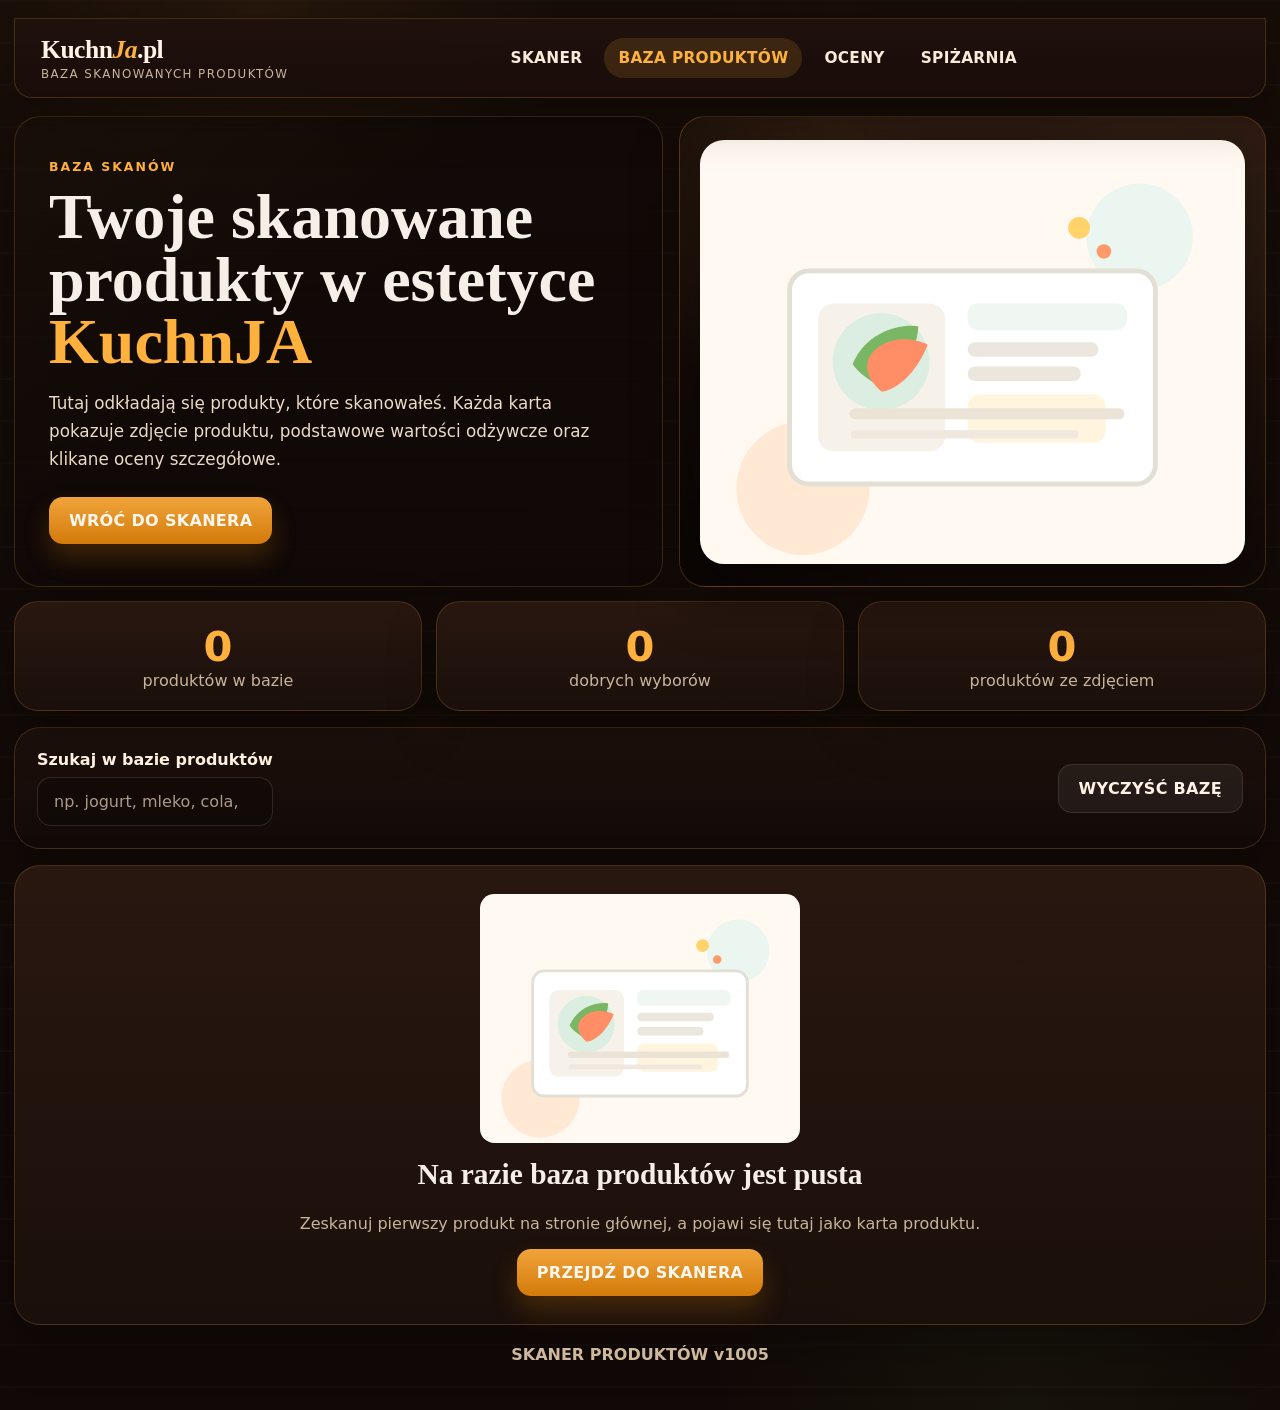
==== products.html @ a9dceb84 "Add files via upload" ====
<!doctype html>
<html lang="pl">
<head>
  <meta charset="utf-8" />
  <meta name="viewport" content="width=device-width, initial-scale=1, viewport-fit=cover" />
  <meta name="theme-color" content="#21120d" />
  <title>Baza Produktów KuchnJA</title>
  <link rel="manifest" href="manifest.json" />
  <link rel="icon" href="icons/icon-192.png" />
  <link rel="apple-touch-icon" href="icons/icon-192.png" />
  <link rel="stylesheet" href="style.css" />
</head>
<body>
  <main class="site-shell kitchen-style">
    <header class="topbar glass-card">
      <a class="brand" href="index.html">
        <span class="brand-text"><strong>Kuchn<span>Ja</span>.pl</strong><small>baza skanowanych produktów</small></span>
      </a>
      <nav class="topnav">
        <a href="index.html" class="nav-link">Skaner</a>
        <a href="products.html" class="nav-link active">Baza produktów</a>
        <a href="products.html" class="nav-link">Oceny</a>
        <a href="products.html" class="nav-link">Spiżarnia</a>
      </nav>
    </header>

    <section class="hero hero-pantry hero-kuchnja">
      <div class="hero-copy hero-copy-dark">
        <p class="eyebrow">BAZA SKANÓW</p>
        <h1>Twoje skanowane produkty w estetyce <span>KuchnJA</span></h1>
        <p class="lead">Tutaj odkładają się produkty, które skanowałeś. Każda karta pokazuje zdjęcie produktu, podstawowe wartości odżywcze oraz klikane oceny szczegółowe.</p>
        <div class="hero-actions">
          <a href="index.html" class="primary-btn inline-action">Wróć do skanera</a>
        </div>
      </div>
      <div class="hero-art-wrap hero-art-photo glass-card">
        <div class="hero-photo-overlay"></div>
        <img src="assets/empty-products.svg" alt="Ilustracja bazy produktów" class="hero-art" />
      </div>
    </section>

    <section class="stats-row dark-stats">
      <article class="stat-card">
        <span class="stat-number" id="totalProducts">0</span>
        <span class="stat-label">produktów w bazie</span>
      </article>
      <article class="stat-card">
        <span class="stat-number" id="goodProducts">0</span>
        <span class="stat-label">dobrych wyborów</span>
      </article>
      <article class="stat-card">
        <span class="stat-number" id="withPhotos">0</span>
        <span class="stat-label">produktów ze zdjęciem</span>
      </article>
    </section>

    <section class="card pantry-toolbar toolbar-dark">
      <div class="toolbar-wrap">
        <div class="search-field">
          <label for="productSearch">Szukaj w bazie produktów</label>
          <input id="productSearch" type="search" placeholder="np. jogurt, mleko, cola, biedronka" />
        </div>
        <button id="clearCatalogBtn" class="secondary-btn">Wyczyść bazę</button>
      </div>
    </section>

    <section class="featured-row" id="featuredRow"></section>

    <section id="productsGrid" class="products-grid products-grid-kuchnja"></section>

    <section id="emptyState" class="card empty-state hidden">
      <img src="assets/empty-products.svg" alt="Brak produktów" class="empty-illustration" />
      <h2>Na razie baza produktów jest pusta</h2>
      <p class="muted">Zeskanuj pierwszy produkt na stronie głównej, a pojawi się tutaj jako karta produktu.</p>
      <a href="index.html" class="primary-btn inline-action">Przejdź do skanera</a>
    </section>

    <footer>
      SKANER PRODUKTÓW v1005
    </footer>
  </main>

  <script src="shared.js"></script>
  <script src="products.js"></script>
</body>
</html>
---- style.css ----
:root {
  --bg: #120b08;
  --bg-2: #1b100b;
  --wood-1: #2a170f;
  --wood-2: #1b0e09;
  --card: rgba(31, 18, 13, 0.9);
  --card-2: rgba(47, 26, 18, 0.94);
  --line: rgba(255, 179, 74, 0.18);
  --text: #f6efe7;
  --muted: #c8b49c;
  --gold: #ffb13d;
  --gold-2: #d5831e;
  --gold-soft: rgba(255, 177, 61, 0.12);
  --green: #65b44b;
  --green-dark: #3d852d;
  --danger: #d6606b;
  --shadow: 0 20px 50px rgba(0,0,0,.28);
  --shadow-soft: 0 10px 24px rgba(0,0,0,.18);
  --radius: 26px;
}

* { box-sizing: border-box; }
html { scroll-behavior: smooth; }
body {
  margin: 0;
  min-height: 100vh;
  font-family: Inter, system-ui, -apple-system, BlinkMacSystemFont, "Segoe UI", sans-serif;
  color: var(--text);
  background:
    radial-gradient(circle at 20% 0%, rgba(255,177,61,0.06), transparent 18%),
    radial-gradient(circle at 80% 100%, rgba(103,180,75,0.06), transparent 18%),
    repeating-linear-gradient(180deg, rgba(255,255,255,0.015) 0 2px, transparent 2px 42px),
    linear-gradient(180deg, #170d08 0%, #110907 100%);
}
body::before {
  content: "";
  position: fixed;
  inset: 0;
  pointer-events: none;
  background:
    linear-gradient(90deg, rgba(255,255,255,0.02), transparent 12%, rgba(255,255,255,0.01) 20%, transparent 45%, rgba(255,255,255,0.015) 62%, transparent 80%),
    linear-gradient(180deg, transparent, rgba(0,0,0,0.12));
  mix-blend-mode: soft-light;
}

img { max-width: 100%; display: block; }
a { color: inherit; text-decoration: none; }
button, input { font: inherit; }
button { border: 0; cursor: pointer; }
.hidden { display: none !important; }

.site-shell {
  width: min(1320px, calc(100% - 28px));
  margin: 0 auto;
  padding: 18px 0 36px;
  position: relative;
  z-index: 1;
}

.glass-card,
.card,
.stat-card,
.product-card {
  background: linear-gradient(180deg, rgba(43, 25, 17, .92), rgba(27, 16, 11, .95));
  border: 1px solid var(--line);
  box-shadow: var(--shadow);
}

.topbar {
  display: grid;
  grid-template-columns: auto 1fr auto;
  gap: 20px;
  align-items: center;
  padding: 16px 26px;
  border-radius: 0 0 18px 18px;
  background: linear-gradient(180deg, rgba(32,17,12,0.98), rgba(25,13,10,0.95));
  position: sticky;
  top: 0;
  z-index: 50;
}

.brand strong {
  display: block;
  font-size: clamp(1.6rem, 2vw, 2.5rem);
  letter-spacing: -.02em;
  font-family: Georgia, "Times New Roman", serif;
  font-weight: 700;
  color: #fff4e8;
}
.brand strong span {
  color: var(--gold);
  font-style: italic;
}
.brand small {
  display: block;
  color: var(--muted);
  margin-top: 2px;
  text-transform: uppercase;
  letter-spacing: .12em;
  font-size: .74rem;
}
.brand-text { display: block; }

.topnav {
  display: flex;
  justify-content: center;
  gap: 8px;
  flex-wrap: wrap;
}
.nav-link {
  padding: 11px 14px;
  border-radius: 999px;
  color: #f9ead9;
  font-size: .96rem;
  font-weight: 800;
  letter-spacing: .02em;
  text-transform: uppercase;
}
.nav-link:hover,
.nav-link.active {
  background: rgba(255,177,61,.14);
  color: var(--gold);
}
.header-tools { display: flex; justify-content: flex-end; }
.top-badge {
  min-width: 104px;
  text-align: center;
}

.hero {
  display: grid;
  grid-template-columns: 1.05fr .95fr;
  gap: 16px;
  align-items: stretch;
  margin: 18px 0 14px;
}
.hero-copy,
.hero-art-wrap {
  border-radius: var(--radius);
}
.hero-copy-dark {
  padding: 42px 34px;
  background:
    linear-gradient(180deg, rgba(16,9,7,.72), rgba(16,9,7,.86)),
    linear-gradient(135deg, rgba(255,177,61,.12), transparent 40%);
  border: 1px solid var(--line);
  box-shadow: var(--shadow);
}
.eyebrow {
  margin: 0 0 12px;
  color: var(--gold);
  text-transform: uppercase;
  letter-spacing: .16em;
  font-weight: 900;
  font-size: .78rem;
}
h1, h2, h3, h4, p { margin-top: 0; }
h1 {
  font-family: Georgia, "Times New Roman", serif;
  font-size: clamp(2.45rem, 5vw, 5rem);
  line-height: .98;
  margin-bottom: 16px;
  max-width: 720px;
}
h1 span { color: var(--gold); }
h2 {
  font-family: Georgia, "Times New Roman", serif;
  font-size: clamp(1.55rem, 2.3vw, 2.45rem);
  line-height: 1.05;
}
.lead {
  color: #eadac6;
  max-width: 650px;
  font-size: 1.05rem;
  line-height: 1.65;
}
.hero-actions,
.result-actions {
  display: flex;
  gap: 12px;
  flex-wrap: wrap;
  margin-top: 24px;
}
.hero-art-photo {
  position: relative;
  overflow: hidden;
  min-height: 440px;
  background:
    radial-gradient(circle at 15% 20%, rgba(255,177,61,.12), transparent 28%),
    radial-gradient(circle at 80% 25%, rgba(103,180,75,.09), transparent 26%),
    linear-gradient(180deg, rgba(54,31,21,.86), rgba(23,12,8,.96));
}
.hero-photo-overlay {
  position: absolute;
  inset: 0;
  background: linear-gradient(90deg, rgba(0,0,0,.42), transparent 40%), linear-gradient(180deg, transparent 40%, rgba(0,0,0,.24));
}
.hero-art {
  width: 100%;
  height: 100%;
  object-fit: contain;
  position: relative;
  z-index: 1;
  padding: 20px;
  filter: drop-shadow(0 14px 28px rgba(0,0,0,.45));
}
.hero-badge {
  display: inline-flex;
  align-items: center;
  justify-content: center;
  padding: 10px 12px;
  border-radius: 999px;
  background: rgba(101,180,75,.14);
  color: #c4ff96;
  border: 1px solid rgba(101,180,75,.32);
  font-weight: 900;
}
.hero-badge.offline {
  background: rgba(214,96,107,.14);
  color: #ffced3;
  border-color: rgba(214,96,107,.32);
}

.primary-btn,
.ghost-btn,
.secondary-btn,
.small-btn,
.small-ghost-btn {
  display: inline-flex;
  align-items: center;
  justify-content: center;
  gap: 8px;
  border-radius: 14px;
  padding: 14px 20px;
  font-weight: 900;
  text-transform: uppercase;
  letter-spacing: .02em;
}
.primary-btn {
  background: linear-gradient(180deg, #f0a43b, #d37a0a);
  color: #fff7ee;
  box-shadow: 0 14px 26px rgba(211,122,10,.24);
}
.ghost-btn,
.small-ghost-btn {
  background: rgba(255,177,61,.08);
  color: #ffd08c;
  border: 1px solid rgba(255,177,61,.26);
}
.secondary-btn,
.small-btn {
  background: rgba(255,255,255,.06);
  color: #fff3e7;
  border: 1px solid rgba(255,255,255,.1);
}
.small-btn,
.small-ghost-btn { padding: 10px 13px; font-size: .88rem; }
.inline-action { display: inline-flex; }

.wood-strip {
  padding: 12px 14px;
  display: flex;
  gap: 12px;
  flex-wrap: wrap;
  align-items: center;
  justify-content: space-between;
  margin-bottom: 16px;
}
.category-pill {
  padding: 12px 16px;
  border-radius: 999px;
  color: #fce8c3;
  background: rgba(255,255,255,.03);
  border: 1px solid rgba(255,255,255,.08);
  text-transform: uppercase;
  font-weight: 800;
  font-size: .9rem;
}
.category-pill:hover,
.category-pill.accent {
  color: var(--gold);
  border-color: rgba(255,177,61,.3);
  background: rgba(255,177,61,.08);
}

.home-dashboard,
.latest-grid {
  display: grid;
  grid-template-columns: 1.55fr .85fr;
  gap: 16px;
  margin-bottom: 16px;
}
.card {
  border-radius: var(--radius);
  padding: 22px;
}
.card-head,
.section-title-row,
.toolbar-wrap {
  display: flex;
  justify-content: space-between;
  gap: 14px;
  align-items: center;
  flex-wrap: wrap;
}
.control-panel-dark,
.result-dark,
.toolbar-dark,
.side-info-panel,
.newsletter-like,
.latest-scans-panel {
  background: linear-gradient(180deg, rgba(30,17,12,.96), rgba(19,10,8,.96));
}
.scan-options {
  display: flex;
  gap: 10px;
  flex-wrap: wrap;
  margin-top: 10px;
}
.reader-wrap {
  margin-top: 16px;
  border-radius: 24px;
  overflow: hidden;
  border: 1px solid rgba(255,177,61,.22);
  background: rgba(255,255,255,.02);
}
#reader { width: 100%; }
#reader video { width: 100% !important; max-height: 58vh; object-fit: cover; }
.hint,
.status,
.muted,
.code-line,
.stat-label,
.analysis-item span,
.analysis-score small,
.analysis-note,
.details-box p,
.product-details p,
.feature-list,
.history-info small,
.history-info .muted { color: var(--muted); }
.status { margin: 16px 0 0; min-height: 24px; font-weight: 700; }
.dark-box {
  margin-top: 16px;
  border-radius: 18px;
  padding: 14px;
  background: rgba(255,255,255,.03);
  border: 1px solid rgba(255,255,255,.08);
}
label { display: block; margin-bottom: 8px; font-weight: 800; color: #fff0df; }
.input-row { display: flex; gap: 10px; }
input {
  width: 100%;
  border-radius: 14px;
  border: 1px solid rgba(255,255,255,.12);
  background: rgba(0,0,0,.16);
  color: #fff7ee;
  padding: 14px 16px;
  outline: none;
}
input::placeholder { color: #ab9a88; }
input:focus {
  border-color: rgba(255,177,61,.38);
  box-shadow: 0 0 0 4px rgba(255,177,61,.08);
}

.side-info-panel h2 { margin-bottom: 10px; }
.calc-mini-grid {
  display: grid;
  grid-template-columns: repeat(3, 1fr);
  gap: 10px;
  margin: 18px 0;
}
.mini-stat {
  padding: 14px 12px;
  border-radius: 16px;
  background: rgba(255,255,255,.03);
  border: 1px solid rgba(255,255,255,.08);
  text-align: center;
}
.mini-stat span { display: block; color: #f0c98a; margin-bottom: 5px; font-size: .88rem; }
.mini-stat strong { font-size: 1.02rem; }
.bright-list { line-height: 1.7; }

.product-top {
  display: flex;
  gap: 18px;
  align-items: flex-start;
  margin-bottom: 18px;
}
.product-image {
  width: 184px;
  height: 184px;
  object-fit: contain;
  border-radius: 22px;
  padding: 12px;
  background: linear-gradient(180deg, #fff5ea, #f8ead9);
  border: 1px solid rgba(255,177,61,.18);
  box-shadow: var(--shadow-soft);
}
.product-meta { flex: 1; }
.product-meta h2 { margin-bottom: 8px; }
.rating-box {
  display: inline-flex;
  align-items: center;
  gap: 8px;
  min-height: 48px;
  padding: 12px 16px;
  border-radius: 16px;
  font-weight: 850;
  margin-bottom: 18px;
}
.rating-box.compact {
  width: fit-content;
  padding: 10px 13px;
  margin-bottom: 14px;
}
.rating-good { background: rgba(101,180,75,.15); color: #d0ffc6; border: 1px solid rgba(101,180,75,.28); }
.rating-mid { background: rgba(255,177,61,.14); color: #ffe0ae; border: 1px solid rgba(255,177,61,.28); }
.rating-bad { background: rgba(214,96,107,.14); color: #ffd4d8; border: 1px solid rgba(214,96,107,.26); }

.nutrition-grid,
.mini-grid {
  display: grid;
  grid-template-columns: repeat(auto-fit, minmax(145px, 1fr));
  gap: 12px;
}
.mini-grid.spacious { margin-top: 16px; }
.nutrition-item,
.mini-nutrient {
  border-radius: 18px;
  padding: 14px;
  background: rgba(255,255,255,.03);
  border: 1px solid rgba(255,255,255,.08);
}
.nutrition-item span,
.mini-nutrient span { display: block; color: #f0c98a; font-size: .92rem; margin-bottom: 6px; }
.details-box,
.product-details {
  margin-top: 18px;
  border-radius: 18px;
  background: rgba(255,255,255,.03);
  border: 1px solid rgba(255,255,255,.08);
  padding: 0;
}
.details-box summary,
.product-details summary {
  cursor: pointer;
  padding: 16px;
  font-weight: 850;
  color: #fff4e1;
}
.details-box p,
.product-details p { padding: 0 16px 14px; }
.details-inner { padding-bottom: 8px; }

.history-list {
  display: grid;
  gap: 12px;
}
.history-list.empty {
  padding: 18px;
  border-radius: 20px;
  background: rgba(255,255,255,.03);
  border: 1px dashed rgba(255,177,61,.22);
  text-align: center;
}
.history-item {
  display: grid;
  grid-template-columns: 92px 1fr auto;
  gap: 14px;
  align-items: center;
  padding: 12px;
  border-radius: 22px;
  background: linear-gradient(180deg, rgba(255,255,255,.03), rgba(255,255,255,.02));
  border: 1px solid rgba(255,255,255,.08);
}
.history-thumb {
  width: 92px;
  height: 92px;
  border-radius: 18px;
  background: linear-gradient(180deg, #fff5ea, #f7e7d4);
  border: 1px solid rgba(255,177,61,.16);
  overflow: hidden;
}
.history-thumb img,
.product-card-media img,
.featured-media img {
  width: 100%;
  height: 100%;
  object-fit: contain;
}
.history-info {
  display: grid;
  gap: 5px;
}
.history-info strong { font-size: 1rem; color: #fff5e8; }

.info-box-row {
  display: flex;
  flex-direction: column;
  justify-content: center;
}

.stats-row {
  display: grid;
  grid-template-columns: repeat(3, 1fr);
  gap: 14px;
  margin-bottom: 16px;
}
.stat-card {
  padding: 20px;
  border-radius: 24px;
  text-align: center;
}
.stat-number {
  display: block;
  font-size: clamp(1.8rem, 5vw, 2.6rem);
  font-weight: 900;
  color: var(--gold);
}

.featured-row { margin-bottom: 16px; }
.featured-card {
  display: grid;
  grid-template-columns: 330px 1fr;
  gap: 20px;
  align-items: center;
}
.featured-media {
  min-height: 280px;
  border-radius: 22px;
  padding: 18px;
  background: linear-gradient(180deg, #fff5ea, #f6e6d3);
  border: 1px solid rgba(255,177,61,.18);
}
.featured-copy .rating-box { margin-top: 14px; }

.products-grid {
  display: grid;
  grid-template-columns: repeat(auto-fit, minmax(290px, 1fr));
  gap: 16px;
}
.product-card {
  border-radius: 24px;
  overflow: hidden;
}
.product-card-media {
  padding: 18px;
  min-height: 224px;
  display: flex;
  align-items: center;
  justify-content: center;
  background: linear-gradient(180deg, #fff6ec, #f7e8d5);
}
.product-card-body { padding: 18px; }
.card-topline {
  display: flex;
  gap: 8px;
  flex-wrap: wrap;
  margin-bottom: 12px;
}
.pill {
  display: inline-flex;
  align-items: center;
  padding: 7px 10px;
  border-radius: 999px;
  font-size: 0.82rem;
  font-weight: 800;
  background: rgba(255,177,61,.12);
  color: #ffcf88;
}
.pill.subtle {
  background: rgba(255,255,255,.06);
  color: #d0c2b5;
}
.product-card h3,
.featured-copy h2 { margin-bottom: 12px; }
.product-card .mini-grid { margin-top: 12px; }

.empty-state {
  text-align: center;
  padding: 28px;
}
.empty-illustration {
  width: min(100%, 320px);
  margin: 0 auto 16px;
}
footer {
  text-align: center;
  color: #cfb99e;
  padding: 20px 0 10px;
  font-weight: 700;
}

/* v1004 clickable analysis styles, themed darker */
.rating-click {
  border: 0;
  cursor: pointer;
  text-align: left;
  transition: transform .15s ease, box-shadow .15s ease;
}
.rating-click:hover {
  transform: translateY(-1px);
  box-shadow: 0 10px 22px rgba(0,0,0,0.25);
}
.rating-click::after {
  content: "  →";
  font-weight: 900;
}
body.modal-open { overflow: hidden; }
.analysis-modal {
  position: fixed;
  inset: 0;
  z-index: 9999;
  display: grid;
  place-items: center;
  padding: 16px;
}
.analysis-backdrop {
  position: absolute;
  inset: 0;
  background: rgba(12,7,5,.72);
  backdrop-filter: blur(6px);
}
.analysis-dialog {
  position: relative;
  width: min(940px, 100%);
  max-height: min(88vh, 860px);
  overflow: auto;
  border-radius: 28px;
  background: linear-gradient(180deg, #2b1911, #1b100b);
  border: 1px solid rgba(255,177,61,.18);
  box-shadow: 0 30px 80px rgba(0,0,0,0.42);
  padding: 22px;
}
.analysis-close {
  position: sticky;
  top: 0;
  float: right;
  width: 44px;
  height: 44px;
  border-radius: 999px;
  background: rgba(255,177,61,.16);
  color: #ffce86;
  font-size: 1.7rem;
  line-height: 1;
  font-weight: 900;
  z-index: 2;
}
.analysis-head {
  display: flex;
  gap: 16px;
  justify-content: space-between;
  align-items: flex-start;
  flex-wrap: wrap;
  margin-bottom: 18px;
}
.analysis-columns {
  display: grid;
  grid-template-columns: 1fr 1fr;
  gap: 14px;
}
.analysis-section {
  padding: 16px;
  border-radius: 22px;
  background: rgba(255,255,255,.03);
  border: 1px solid rgba(255,255,255,.08);
  margin-bottom: 14px;
}
.analysis-section h4 { margin: 0 0 10px; }
.analysis-section ul { margin: 0; padding-left: 20px; line-height: 1.55; }
.good-list { background: rgba(101,180,75,.08); }
.bad-list { background: rgba(214,96,107,.08); }
.analysis-grid { display: grid; gap: 10px; }
.analysis-item {
  display: grid;
  grid-template-columns: 1fr auto;
  gap: 12px;
  align-items: center;
  padding: 13px;
  border-radius: 18px;
  border: 1px solid rgba(255,255,255,.08);
  background: rgba(255,255,255,.02);
}
.analysis-item strong,
.analysis-item span,
.analysis-score b,
.analysis-score small { display: block; }
.analysis-item.good { border-color: rgba(101,180,75,.25); background: rgba(101,180,75,.08); }
.analysis-item.bad { border-color: rgba(214,96,107,.25); background: rgba(214,96,107,.08); }
.analysis-item.mid { background: rgba(255,177,61,.07); }
.analysis-item.unknown { background: rgba(255,255,255,.03); }
.analysis-score { text-align: right; min-width: 92px; }
.analysis-score b { font-size: 1.15rem; }

@media (max-width: 980px) {
  .topbar,
  .hero,
  .home-dashboard,
  .latest-grid,
  .featured-card {
    grid-template-columns: 1fr;
  }
  .topbar { grid-template-columns: 1fr; border-radius: 0 0 16px 16px; }
  .header-tools { justify-content: flex-start; }
}

@media (max-width: 760px) {
  .site-shell { width: min(100%, calc(100% - 14px)); padding-top: 10px; }
  .topbar,
  .card,
  .stat-card,
  .product-card,
  .hero-copy-dark,
  .hero-art-photo,
  .analysis-dialog { border-radius: 20px; }
  .stats-row { grid-template-columns: 1fr; }
  .input-row,
  .toolbar-wrap,
  .history-item,
  .analysis-columns,
  .analysis-item { display: grid; grid-template-columns: 1fr; }
  .history-item { justify-items: start; }
  .calc-mini-grid { grid-template-columns: repeat(2, 1fr); }
  .topnav { justify-content: flex-start; }
  .nav-link { flex: 1 1 calc(50% - 8px); text-align: center; }
  .hero-actions,
  .result-actions { flex-direction: column; }
  .primary-btn,
  .ghost-btn,
  .secondary-btn,
  .small-btn,
  .small-ghost-btn { width: 100%; }
  .product-top { flex-direction: column; }
  .product-image { width: 100%; max-width: 220px; }
  .analysis-score { text-align: left; }
}
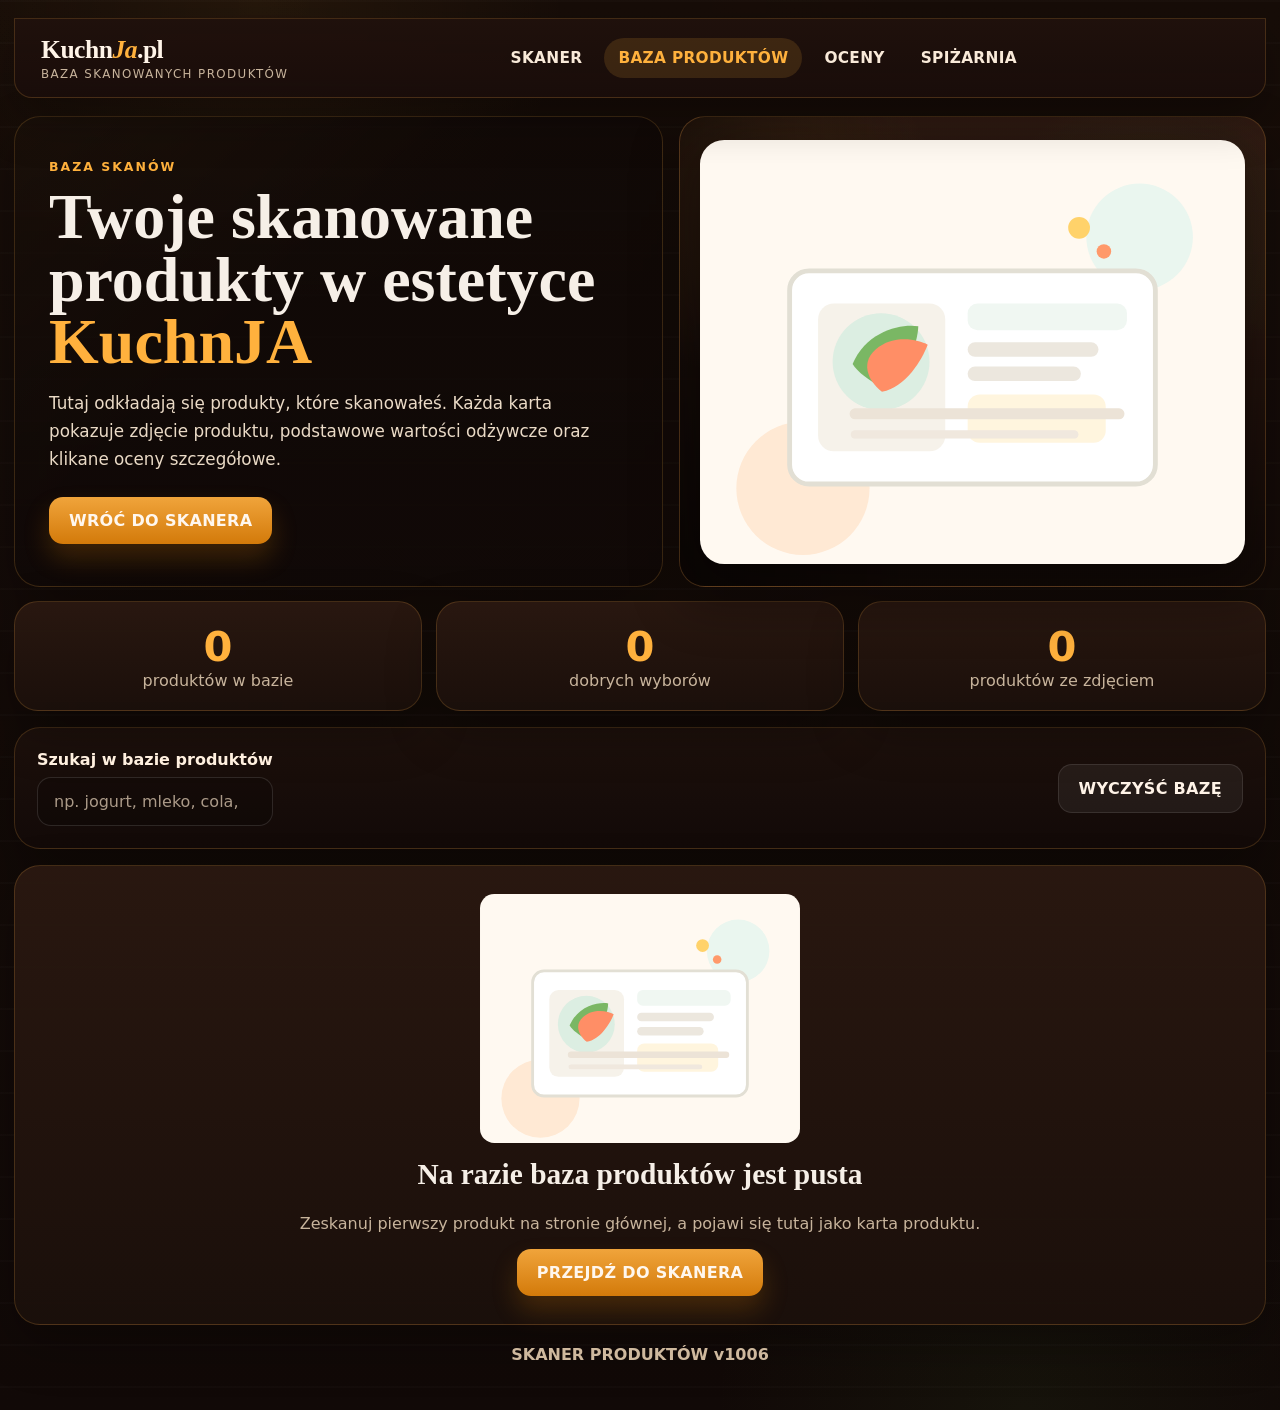
==== commit 82a5d2fe: "Add files via upload" ====
--- a/products.html
+++ b/products.html
@@ -76,7 +76,7 @@
     </section>
 
     <footer>
-      SKANER PRODUKTÓW v1005
+      SKANER PRODUKTÓW v1006
     </footer>
   </main>
 
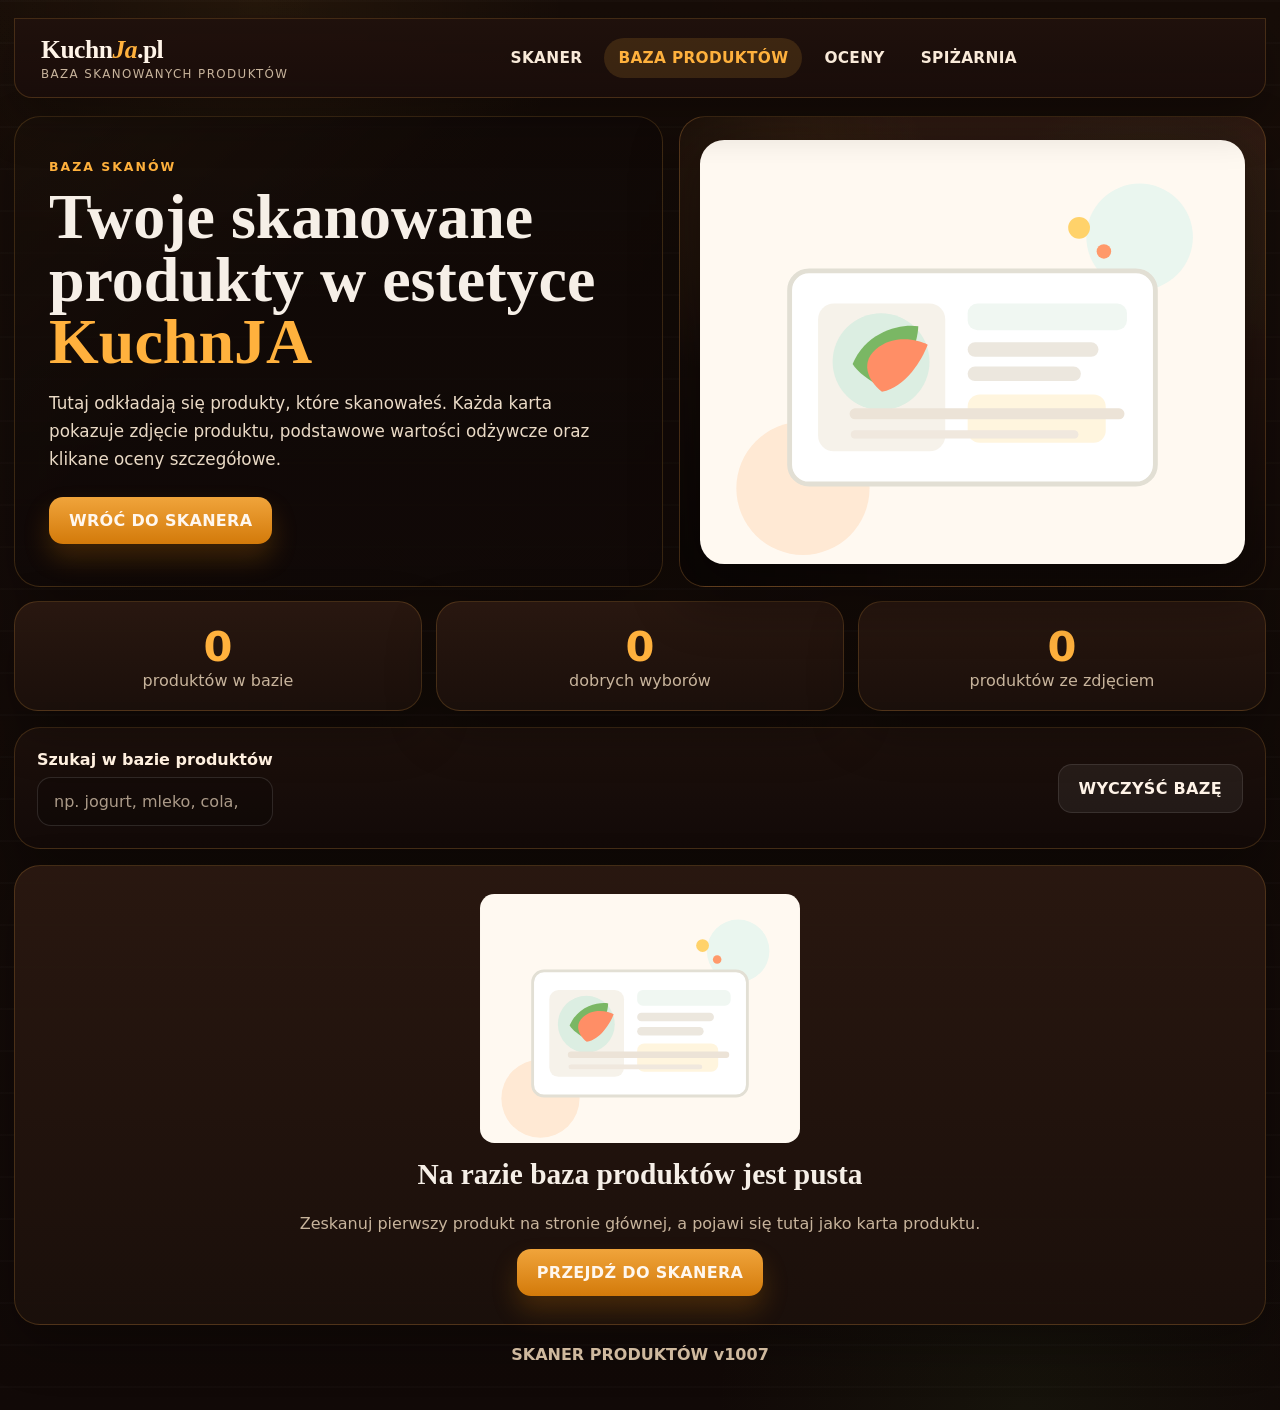
==== commit a00e4520: "Add files via upload" ====
--- a/products.html
+++ b/products.html
@@ -76,7 +76,7 @@
     </section>
 
     <footer>
-      SKANER PRODUKTÓW v1006
+      SKANER PRODUKTÓW v1007
     </footer>
   </main>
 
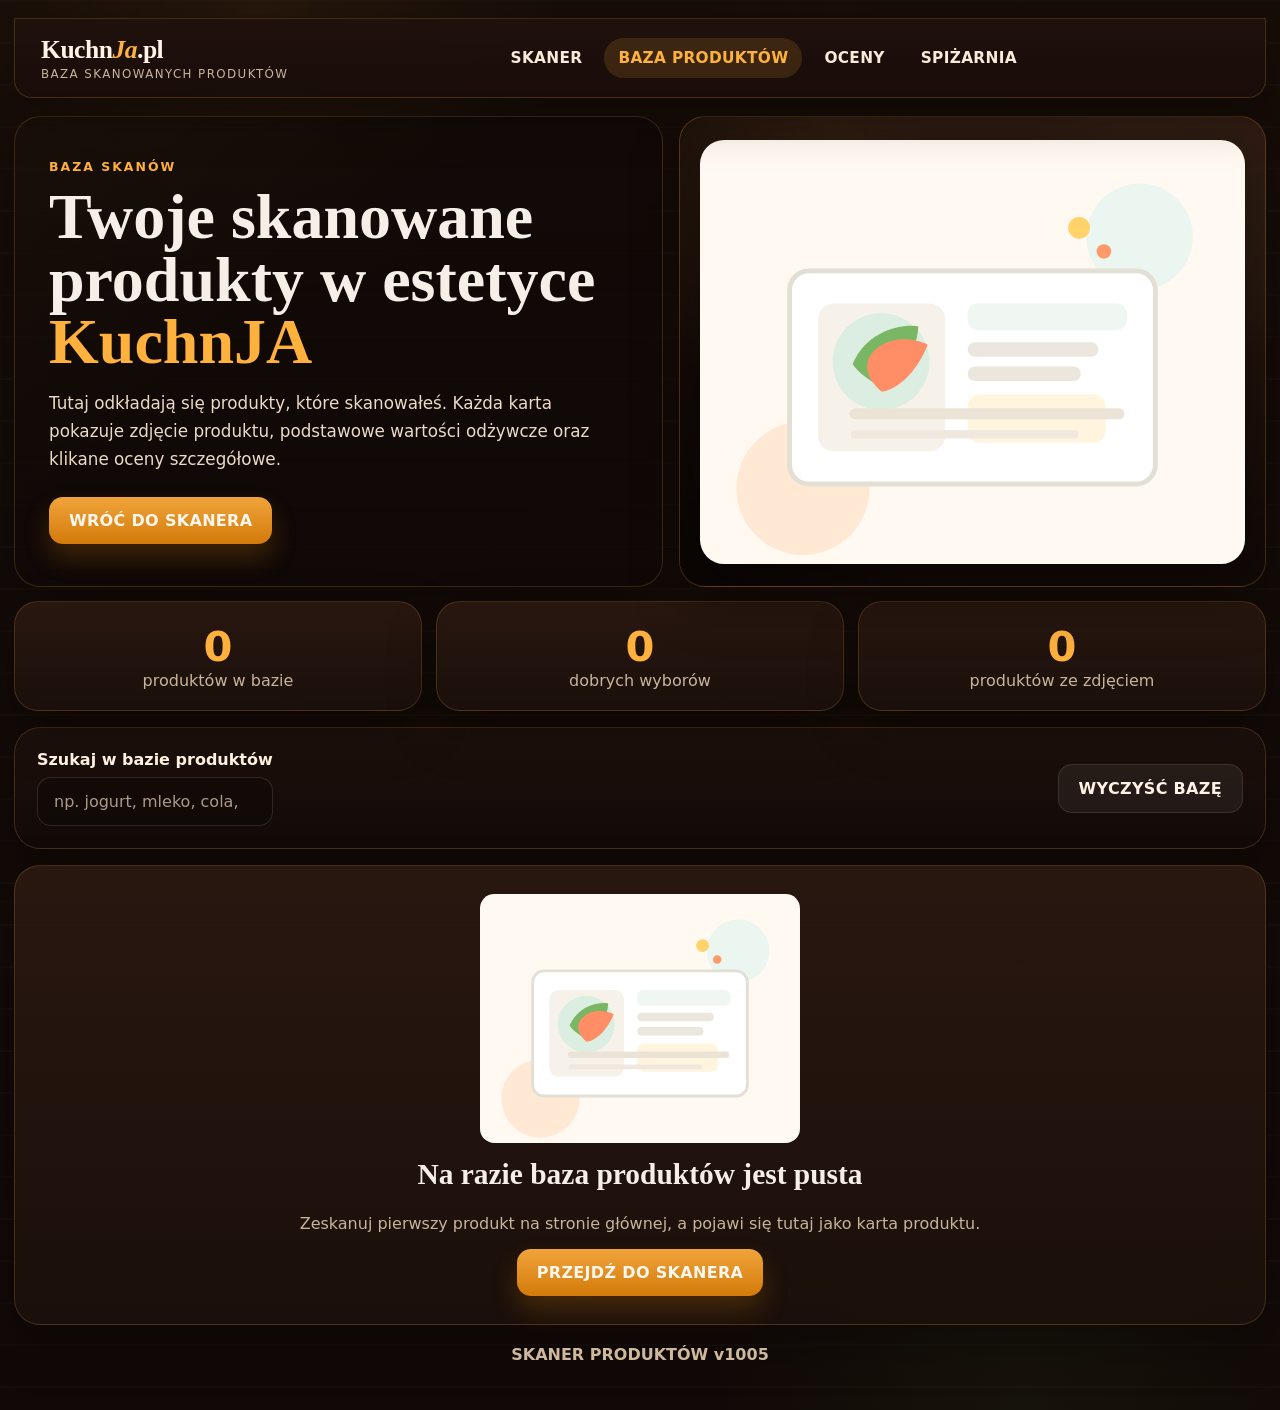
==== commit 95731cb9: "Add files via upload" ====
--- a/products.html
+++ b/products.html
@@ -76,7 +76,7 @@
     </section>
 
     <footer>
-      SKANER PRODUKTÓW v1007
+      SKANER PRODUKTÓW v1005
     </footer>
   </main>
 
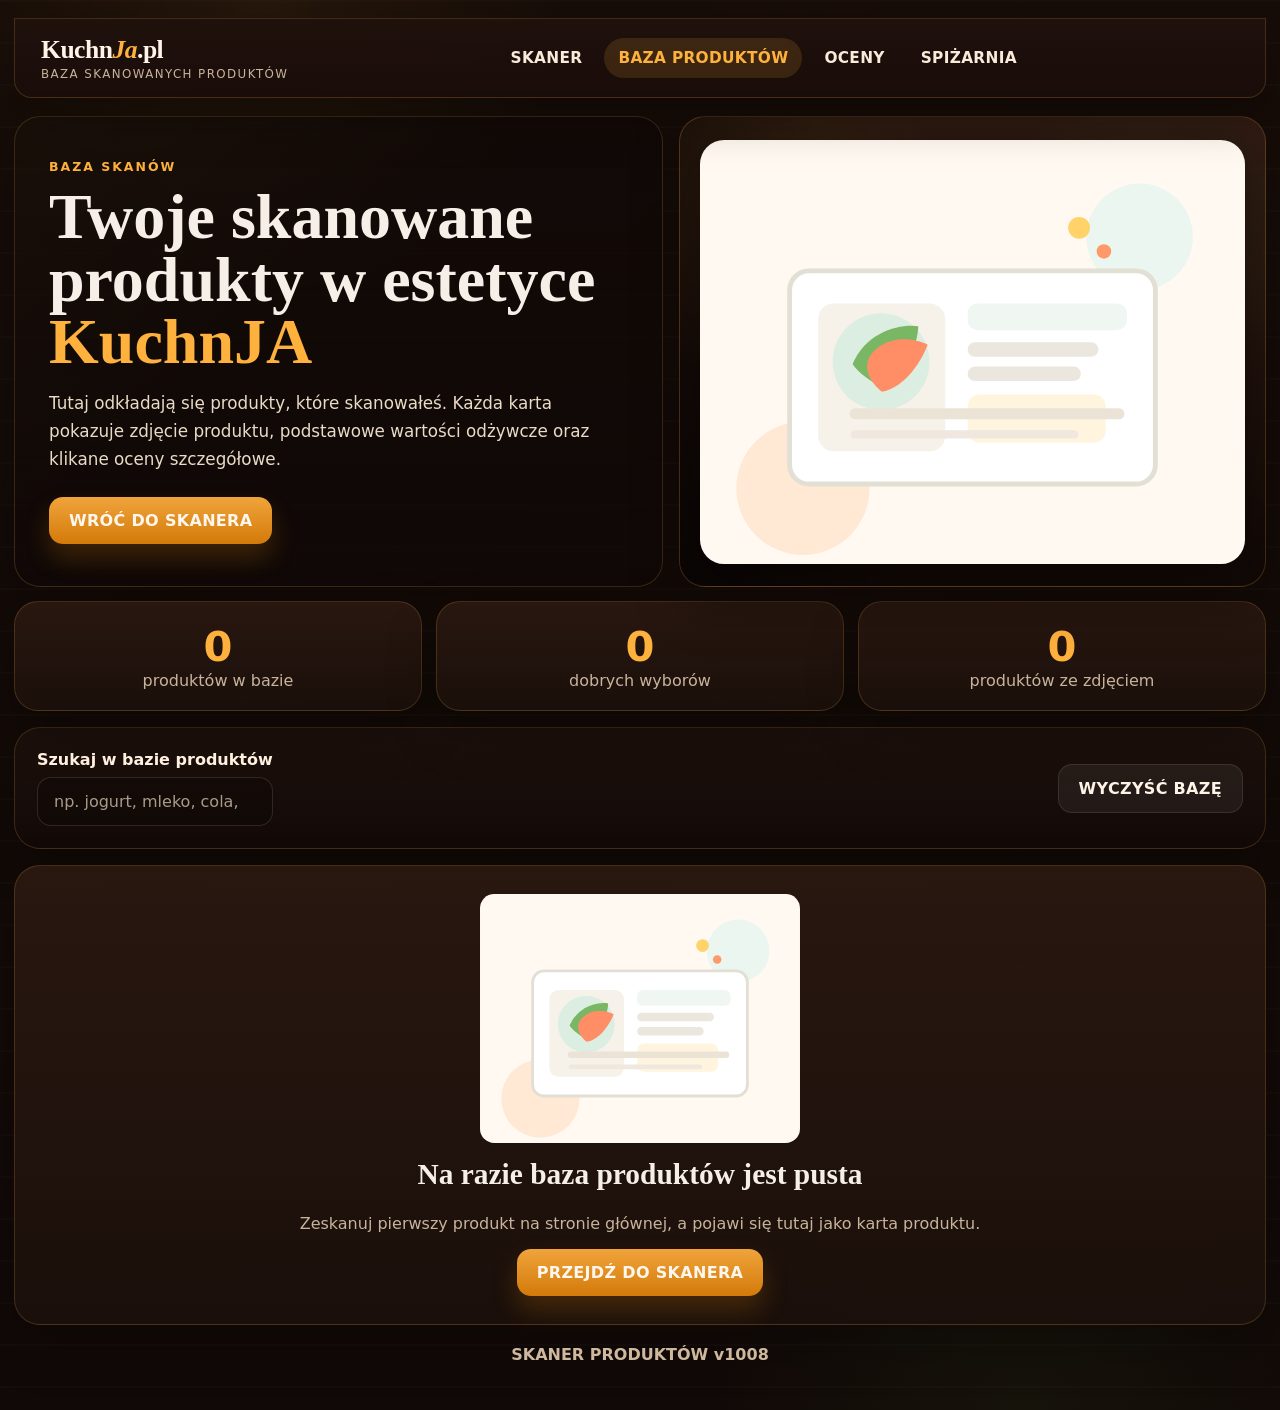
==== commit 1bc11f6d: "Add files via upload" ====
--- a/products.html
+++ b/products.html
@@ -76,7 +76,7 @@
     </section>
 
     <footer>
-      SKANER PRODUKTÓW v1005
+      SKANER PRODUKTÓW v1008
     </footer>
   </main>
 
--- a/style.css
+++ b/style.css
@@ -736,3 +736,10 @@
   .product-image { width: 100%; max-width: 220px; }
   .analysis-score { text-align: left; }
 }
+
+
+/* v1008: kamera jak w działającej wersji, ale bez widocznego przycisku zmiany kamery */
+#switchCameraBtn,
+.camera-switch-disabled {
+  display: none !important;
+}
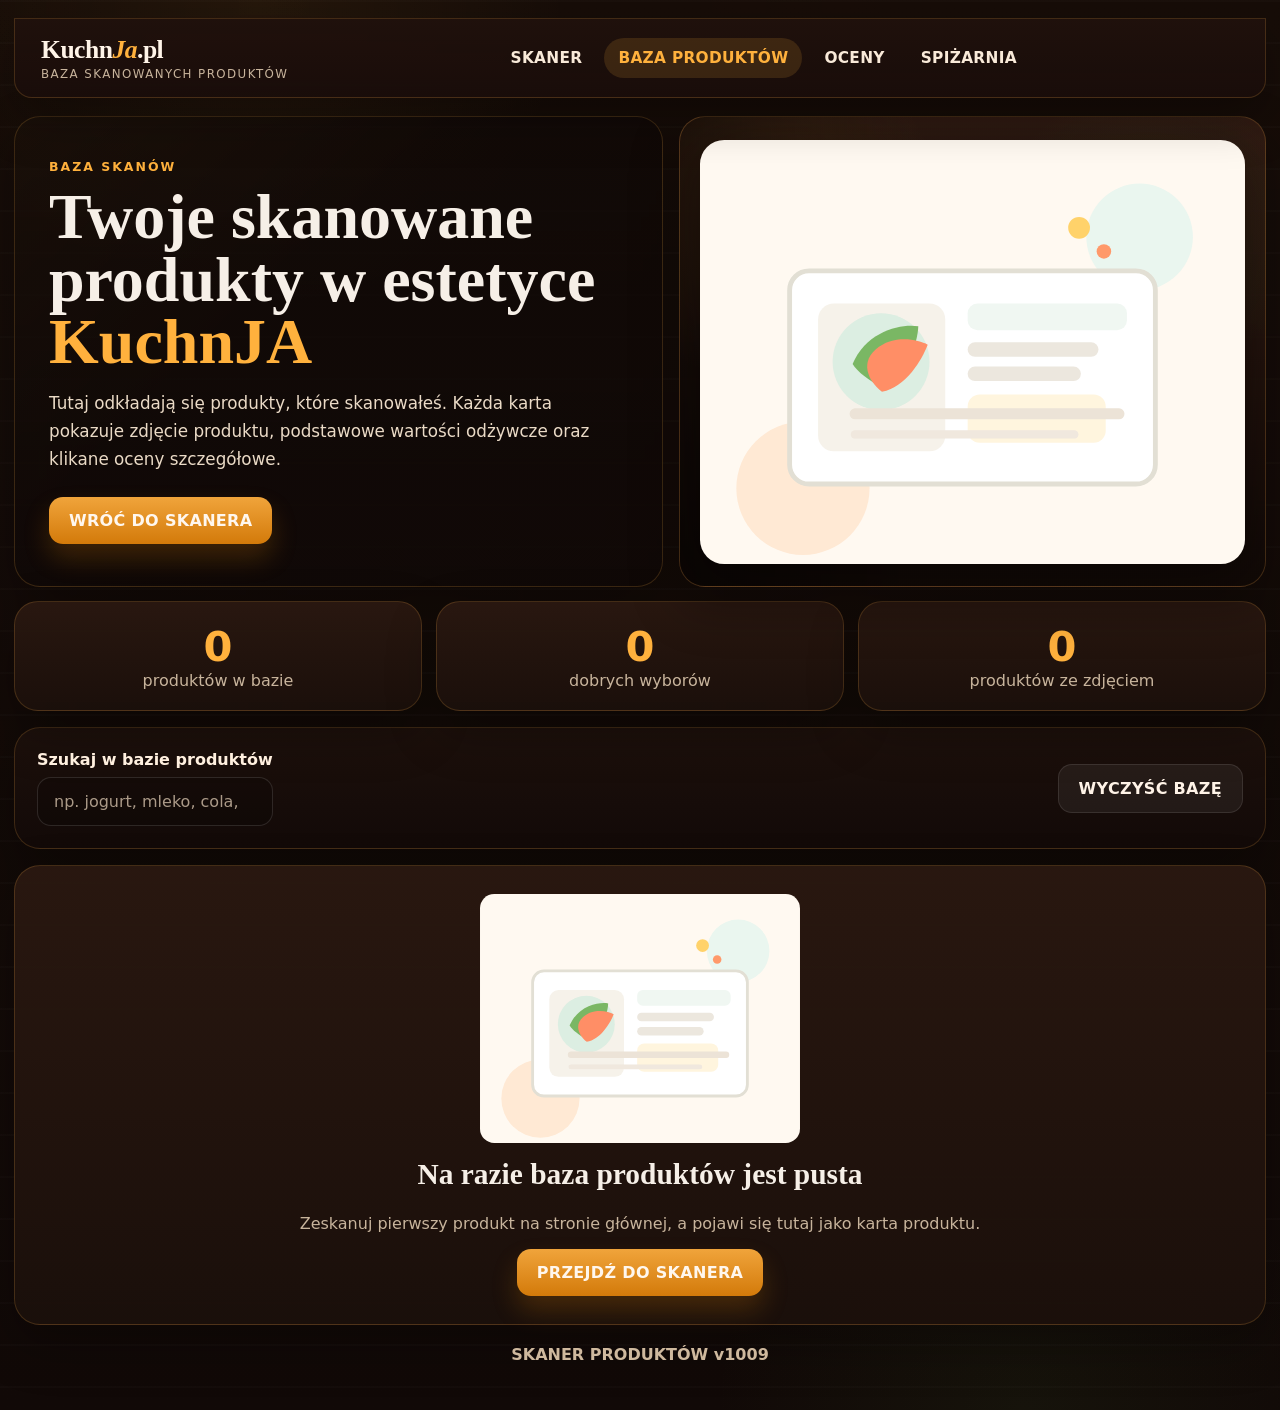
==== commit e552caa5: "Add files via upload" ====
--- a/products.html
+++ b/products.html
@@ -76,7 +76,7 @@
     </section>
 
     <footer>
-      SKANER PRODUKTÓW v1008
+      SKANER PRODUKTÓW v1009
     </footer>
   </main>
 
--- a/style.css
+++ b/style.css
@@ -738,7 +738,7 @@
 }
 
 
-/* v1008: kamera jak w działającej wersji, ale bez widocznego przycisku zmiany kamery */
+/* v1009: bez przycisku zmiany kamery, start bezpośrednio na tylnej kamerze */
 #switchCameraBtn,
 .camera-switch-disabled {
   display: none !important;
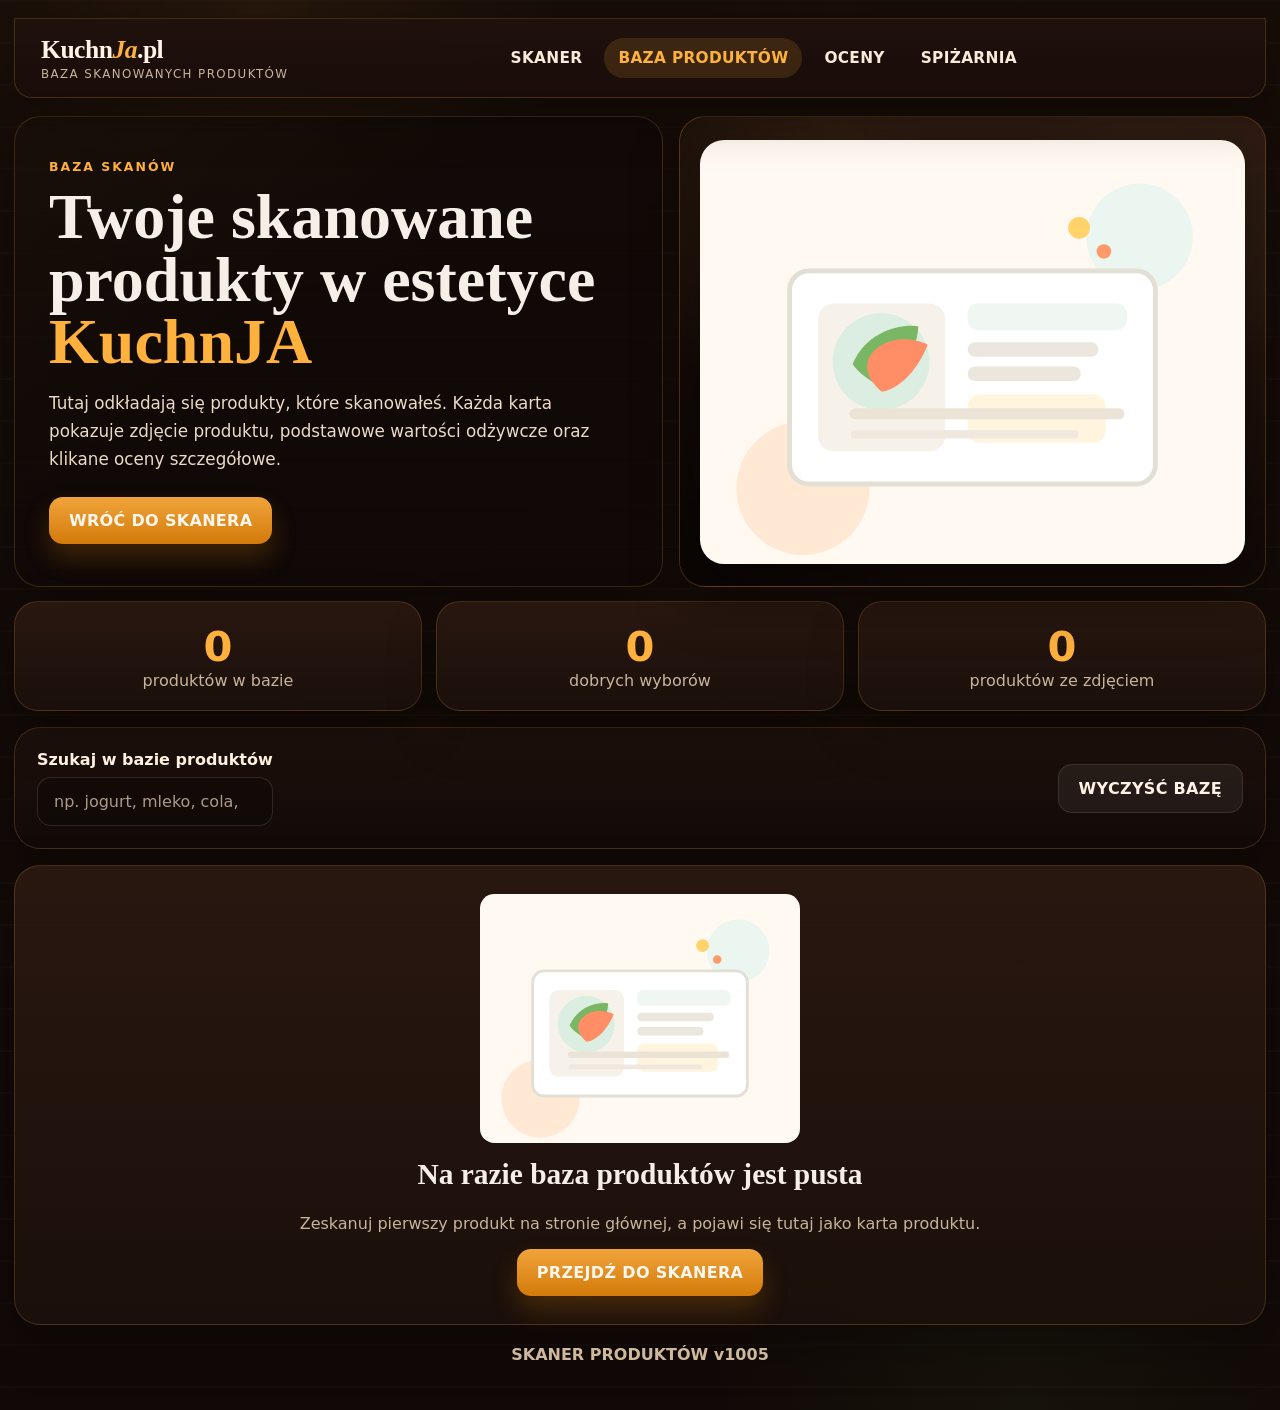
==== commit bb0b386e: "Add files via upload" ====
--- a/products.html
+++ b/products.html
@@ -76,7 +76,7 @@
     </section>
 
     <footer>
-      SKANER PRODUKTÓW v1009
+      SKANER PRODUKTÓW v1005
     </footer>
   </main>
 
--- a/style.css
+++ b/style.css
@@ -736,10 +736,3 @@
   .product-image { width: 100%; max-width: 220px; }
   .analysis-score { text-align: left; }
 }
-
-
-/* v1009: bez przycisku zmiany kamery, start bezpośrednio na tylnej kamerze */
-#switchCameraBtn,
-.camera-switch-disabled {
-  display: none !important;
-}
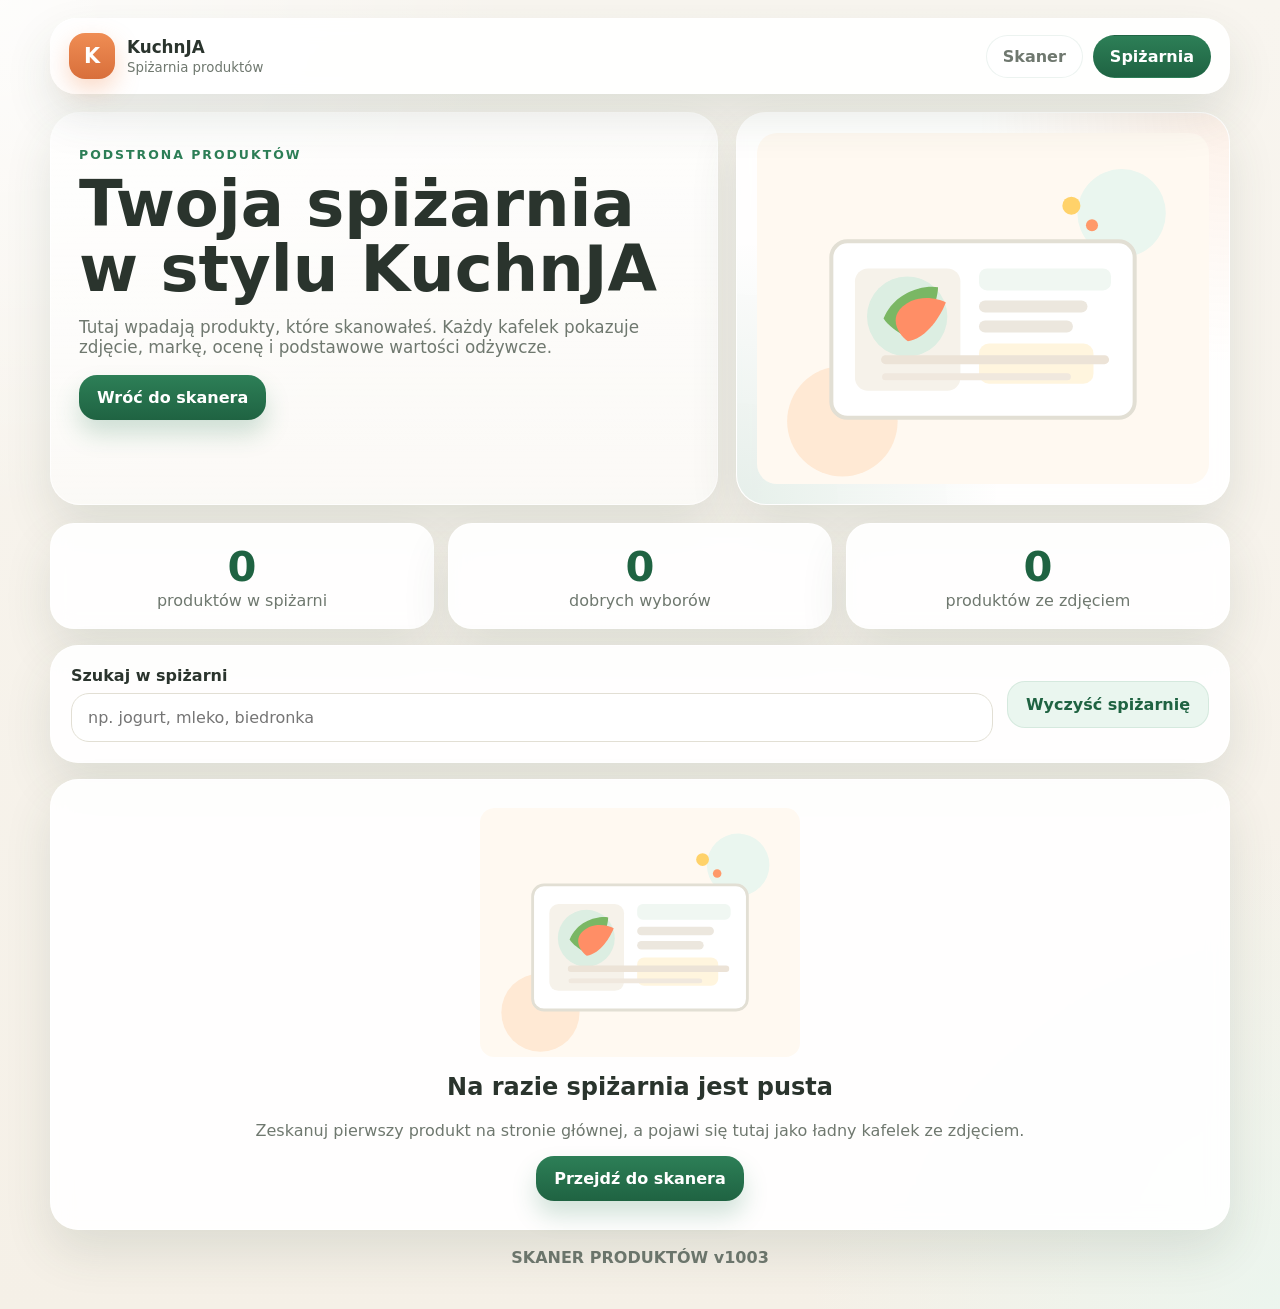
==== commit df12c2cb: "Add files via upload" ====
--- a/products.html
+++ b/products.html
@@ -3,46 +3,47 @@
 <head>
   <meta charset="utf-8" />
   <meta name="viewport" content="width=device-width, initial-scale=1, viewport-fit=cover" />
-  <meta name="theme-color" content="#21120d" />
-  <title>Baza Produktów KuchnJA</title>
+  <meta name="theme-color" content="#2d7f57" />
+  <title>Spiżarnia KuchnJA</title>
   <link rel="manifest" href="manifest.json" />
   <link rel="icon" href="icons/icon-192.png" />
   <link rel="apple-touch-icon" href="icons/icon-192.png" />
   <link rel="stylesheet" href="style.css" />
 </head>
 <body>
-  <main class="site-shell kitchen-style">
+  <main class="site-shell">
     <header class="topbar glass-card">
       <a class="brand" href="index.html">
-        <span class="brand-text"><strong>Kuchn<span>Ja</span>.pl</strong><small>baza skanowanych produktów</small></span>
+        <span class="brand-mark">K</span>
+        <span>
+          <strong>KuchnJA</strong>
+          <small>Spiżarnia produktów</small>
+        </span>
       </a>
       <nav class="topnav">
         <a href="index.html" class="nav-link">Skaner</a>
-        <a href="products.html" class="nav-link active">Baza produktów</a>
-        <a href="products.html" class="nav-link">Oceny</a>
-        <a href="products.html" class="nav-link">Spiżarnia</a>
+        <a href="products.html" class="nav-link active">Spiżarnia</a>
       </nav>
     </header>
 
-    <section class="hero hero-pantry hero-kuchnja">
-      <div class="hero-copy hero-copy-dark">
-        <p class="eyebrow">BAZA SKANÓW</p>
-        <h1>Twoje skanowane produkty w estetyce <span>KuchnJA</span></h1>
-        <p class="lead">Tutaj odkładają się produkty, które skanowałeś. Każda karta pokazuje zdjęcie produktu, podstawowe wartości odżywcze oraz klikane oceny szczegółowe.</p>
+    <section class="hero hero-pantry">
+      <div class="hero-copy">
+        <p class="eyebrow">PODSTRONA PRODUKTÓW</p>
+        <h1>Twoja spiżarnia w stylu KuchnJA</h1>
+        <p class="lead">Tutaj wpadają produkty, które skanowałeś. Każdy kafelek pokazuje zdjęcie, markę, ocenę i podstawowe wartości odżywcze.</p>
         <div class="hero-actions">
           <a href="index.html" class="primary-btn inline-action">Wróć do skanera</a>
         </div>
       </div>
-      <div class="hero-art-wrap hero-art-photo glass-card">
-        <div class="hero-photo-overlay"></div>
-        <img src="assets/empty-products.svg" alt="Ilustracja bazy produktów" class="hero-art" />
+      <div class="hero-art-wrap glass-card">
+        <img src="assets/empty-products.svg" alt="Ilustracja kuchennej spiżarni" class="hero-art" />
       </div>
     </section>
 
-    <section class="stats-row dark-stats">
+    <section class="stats-row">
       <article class="stat-card">
         <span class="stat-number" id="totalProducts">0</span>
-        <span class="stat-label">produktów w bazie</span>
+        <span class="stat-label">produktów w spiżarni</span>
       </article>
       <article class="stat-card">
         <span class="stat-number" id="goodProducts">0</span>
@@ -54,29 +55,29 @@
       </article>
     </section>
 
-    <section class="card pantry-toolbar toolbar-dark">
+    <section class="card pantry-toolbar">
       <div class="toolbar-wrap">
         <div class="search-field">
-          <label for="productSearch">Szukaj w bazie produktów</label>
-          <input id="productSearch" type="search" placeholder="np. jogurt, mleko, cola, biedronka" />
+          <label for="productSearch">Szukaj w spiżarni</label>
+          <input id="productSearch" type="search" placeholder="np. jogurt, mleko, biedronka" />
         </div>
-        <button id="clearCatalogBtn" class="secondary-btn">Wyczyść bazę</button>
+        <button id="clearCatalogBtn" class="secondary-btn">Wyczyść spiżarnię</button>
       </div>
     </section>
 
     <section class="featured-row" id="featuredRow"></section>
 
-    <section id="productsGrid" class="products-grid products-grid-kuchnja"></section>
+    <section id="productsGrid" class="products-grid"></section>
 
     <section id="emptyState" class="card empty-state hidden">
       <img src="assets/empty-products.svg" alt="Brak produktów" class="empty-illustration" />
-      <h2>Na razie baza produktów jest pusta</h2>
-      <p class="muted">Zeskanuj pierwszy produkt na stronie głównej, a pojawi się tutaj jako karta produktu.</p>
+      <h2>Na razie spiżarnia jest pusta</h2>
+      <p class="muted">Zeskanuj pierwszy produkt na stronie głównej, a pojawi się tutaj jako ładny kafelek ze zdjęciem.</p>
       <a href="index.html" class="primary-btn inline-action">Przejdź do skanera</a>
     </section>
 
     <footer>
-      SKANER PRODUKTÓW v1005
+      SKANER PRODUKTÓW v1003
     </footer>
   </main>
 
--- a/style.css
+++ b/style.css
@@ -1,22 +1,19 @@
 :root {
-  --bg: #120b08;
-  --bg-2: #1b100b;
-  --wood-1: #2a170f;
-  --wood-2: #1b0e09;
-  --card: rgba(31, 18, 13, 0.9);
-  --card-2: rgba(47, 26, 18, 0.94);
-  --line: rgba(255, 179, 74, 0.18);
-  --text: #f6efe7;
-  --muted: #c8b49c;
-  --gold: #ffb13d;
-  --gold-2: #d5831e;
-  --gold-soft: rgba(255, 177, 61, 0.12);
-  --green: #65b44b;
-  --green-dark: #3d852d;
-  --danger: #d6606b;
-  --shadow: 0 20px 50px rgba(0,0,0,.28);
-  --shadow-soft: 0 10px 24px rgba(0,0,0,.18);
-  --radius: 26px;
+  --bg: #f6f2ea;
+  --bg-soft: #fdfbf7;
+  --card: rgba(255, 255, 255, 0.92);
+  --glass: rgba(255,255,255,0.78);
+  --text: #2a342d;
+  --muted: #6f786f;
+  --green: #2d7f57;
+  --green-dark: #1f6342;
+  --green-soft: #eaf6ef;
+  --orange: #ef8d54;
+  --yellow: #e9c357;
+  --red: #cd5564;
+  --border: #e2dfd4;
+  --shadow: 0 22px 48px rgba(47, 76, 58, 0.12);
+  --shadow-soft: 0 10px 24px rgba(47, 76, 58, 0.08);
 }
 
 * { box-sizing: border-box; }
@@ -27,22 +24,10 @@
   font-family: Inter, system-ui, -apple-system, BlinkMacSystemFont, "Segoe UI", sans-serif;
   color: var(--text);
   background:
-    radial-gradient(circle at 20% 0%, rgba(255,177,61,0.06), transparent 18%),
-    radial-gradient(circle at 80% 100%, rgba(103,180,75,0.06), transparent 18%),
-    repeating-linear-gradient(180deg, rgba(255,255,255,0.015) 0 2px, transparent 2px 42px),
-    linear-gradient(180deg, #170d08 0%, #110907 100%);
-}
-body::before {
-  content: "";
-  position: fixed;
-  inset: 0;
-  pointer-events: none;
-  background:
-    linear-gradient(90deg, rgba(255,255,255,0.02), transparent 12%, rgba(255,255,255,0.01) 20%, transparent 45%, rgba(255,255,255,0.015) 62%, transparent 80%),
-    linear-gradient(180deg, transparent, rgba(0,0,0,0.12));
-  mix-blend-mode: soft-light;
-}
-
+    radial-gradient(circle at top left, rgba(255,255,255,0.8), transparent 28%),
+    radial-gradient(circle at bottom right, rgba(234,246,239,0.85), transparent 26%),
+    linear-gradient(180deg, #f8f5ef 0%, #f5f0e7 100%);
+}
 img { max-width: 100%; display: block; }
 a { color: inherit; text-decoration: none; }
 button, input { font: inherit; }
@@ -50,175 +35,145 @@
 .hidden { display: none !important; }
 
 .site-shell {
-  width: min(1320px, calc(100% - 28px));
+  width: min(1180px, calc(100% - 24px));
   margin: 0 auto;
-  padding: 18px 0 36px;
-  position: relative;
-  z-index: 1;
+  padding: 18px 0 32px;
 }
 
 .glass-card,
 .card,
-.stat-card,
-.product-card {
-  background: linear-gradient(180deg, rgba(43, 25, 17, .92), rgba(27, 16, 11, .95));
-  border: 1px solid var(--line);
+.stat-card {
+  background: var(--card);
+  border: 1px solid rgba(255,255,255,0.7);
   box-shadow: var(--shadow);
+  backdrop-filter: blur(10px);
 }
 
 .topbar {
-  display: grid;
-  grid-template-columns: auto 1fr auto;
-  gap: 20px;
-  align-items: center;
-  padding: 16px 26px;
-  border-radius: 0 0 18px 18px;
-  background: linear-gradient(180deg, rgba(32,17,12,0.98), rgba(25,13,10,0.95));
+  display: flex;
+  justify-content: space-between;
+  align-items: center;
+  gap: 16px;
+  padding: 14px 18px;
+  border-radius: 26px;
   position: sticky;
-  top: 0;
-  z-index: 50;
-}
-
-.brand strong {
-  display: block;
-  font-size: clamp(1.6rem, 2vw, 2.5rem);
-  letter-spacing: -.02em;
-  font-family: Georgia, "Times New Roman", serif;
-  font-weight: 700;
-  color: #fff4e8;
-}
-.brand strong span {
-  color: var(--gold);
-  font-style: italic;
-}
-.brand small {
-  display: block;
+  top: 12px;
+  z-index: 30;
+}
+
+.brand {
+  display: flex;
+  align-items: center;
+  gap: 12px;
+}
+.brand strong { display: block; font-size: 1.05rem; }
+.brand small { color: var(--muted); }
+.brand-mark {
+  width: 46px;
+  height: 46px;
+  border-radius: 16px;
+  display: grid;
+  place-items: center;
+  font-size: 1.3rem;
+  font-weight: 900;
+  color: #fff;
+  background: linear-gradient(180deg, var(--orange), #d86f3b);
+  box-shadow: 0 10px 24px rgba(239, 141, 84, 0.34);
+}
+
+.topnav {
+  display: flex;
+  gap: 10px;
+  flex-wrap: wrap;
+}
+.nav-link {
+  padding: 11px 16px;
+  border-radius: 999px;
   color: var(--muted);
-  margin-top: 2px;
-  text-transform: uppercase;
-  letter-spacing: .12em;
-  font-size: .74rem;
-}
-.brand-text { display: block; }
-
-.topnav {
-  display: flex;
-  justify-content: center;
-  gap: 8px;
-  flex-wrap: wrap;
-}
-.nav-link {
-  padding: 11px 14px;
-  border-radius: 999px;
-  color: #f9ead9;
-  font-size: .96rem;
   font-weight: 800;
-  letter-spacing: .02em;
-  text-transform: uppercase;
-}
-.nav-link:hover,
+  background: rgba(255,255,255,0.6);
+  border: 1px solid rgba(45,127,87,0.09);
+}
 .nav-link.active {
-  background: rgba(255,177,61,.14);
-  color: var(--gold);
-}
-.header-tools { display: flex; justify-content: flex-end; }
-.top-badge {
-  min-width: 104px;
-  text-align: center;
+  color: #fff;
+  background: linear-gradient(180deg, var(--green), var(--green-dark));
 }
 
 .hero {
   display: grid;
-  grid-template-columns: 1.05fr .95fr;
-  gap: 16px;
+  grid-template-columns: 1.15fr 0.85fr;
+  gap: 18px;
   align-items: stretch;
-  margin: 18px 0 14px;
-}
+  margin: 18px 0;
+}
+
 .hero-copy,
 .hero-art-wrap {
-  border-radius: var(--radius);
-}
-.hero-copy-dark {
-  padding: 42px 34px;
-  background:
-    linear-gradient(180deg, rgba(16,9,7,.72), rgba(16,9,7,.86)),
-    linear-gradient(135deg, rgba(255,177,61,.12), transparent 40%);
-  border: 1px solid var(--line);
+  border-radius: 30px;
+}
+
+.hero-copy {
+  padding: 34px 28px;
+  background: linear-gradient(180deg, rgba(255,255,255,0.8), rgba(255,255,255,0.55));
+  border: 1px solid rgba(255,255,255,0.75);
   box-shadow: var(--shadow);
 }
+.hero-art-wrap {
+  padding: 20px;
+  position: relative;
+  overflow: hidden;
+}
+.hero-art-wrap::before {
+  content: "";
+  position: absolute;
+  inset: 0;
+  background: radial-gradient(circle at top right, rgba(239,141,84,0.12), transparent 40%), radial-gradient(circle at bottom left, rgba(45,127,87,0.12), transparent 42%);
+}
+.hero-art { width: 100%; height: 100%; object-fit: contain; position: relative; z-index: 1; }
+.hero-badge {
+  position: absolute;
+  right: 18px;
+  top: 18px;
+  z-index: 2;
+  min-width: 88px;
+  padding: 10px 12px;
+  text-align: center;
+  border-radius: 999px;
+  background: rgba(234,246,239,0.95);
+  color: var(--green-dark);
+  font-weight: 900;
+  border: 1px solid rgba(45,127,87,0.12);
+}
+.hero-badge.offline {
+  background: rgba(255,235,235,0.95);
+  color: var(--red);
+}
+
 .eyebrow {
-  margin: 0 0 12px;
-  color: var(--gold);
+  margin: 0 0 10px;
   text-transform: uppercase;
-  letter-spacing: .16em;
+  letter-spacing: 0.16em;
   font-weight: 900;
-  font-size: .78rem;
-}
-h1, h2, h3, h4, p { margin-top: 0; }
+  color: var(--green);
+  font-size: 0.78rem;
+}
+h1, h2, h3, p { margin-top: 0; }
 h1 {
-  font-family: Georgia, "Times New Roman", serif;
-  font-size: clamp(2.45rem, 5vw, 5rem);
-  line-height: .98;
-  margin-bottom: 16px;
-  max-width: 720px;
-}
-h1 span { color: var(--gold); }
-h2 {
-  font-family: Georgia, "Times New Roman", serif;
-  font-size: clamp(1.55rem, 2.3vw, 2.45rem);
-  line-height: 1.05;
+  font-size: clamp(2rem, 6vw, 4rem);
+  line-height: 1.02;
+  margin-bottom: 14px;
 }
 .lead {
-  color: #eadac6;
-  max-width: 650px;
+  color: var(--muted);
   font-size: 1.05rem;
-  line-height: 1.65;
+  max-width: 680px;
 }
 .hero-actions,
 .result-actions {
   display: flex;
   gap: 12px;
   flex-wrap: wrap;
-  margin-top: 24px;
-}
-.hero-art-photo {
-  position: relative;
-  overflow: hidden;
-  min-height: 440px;
-  background:
-    radial-gradient(circle at 15% 20%, rgba(255,177,61,.12), transparent 28%),
-    radial-gradient(circle at 80% 25%, rgba(103,180,75,.09), transparent 26%),
-    linear-gradient(180deg, rgba(54,31,21,.86), rgba(23,12,8,.96));
-}
-.hero-photo-overlay {
-  position: absolute;
-  inset: 0;
-  background: linear-gradient(90deg, rgba(0,0,0,.42), transparent 40%), linear-gradient(180deg, transparent 40%, rgba(0,0,0,.24));
-}
-.hero-art {
-  width: 100%;
-  height: 100%;
-  object-fit: contain;
-  position: relative;
-  z-index: 1;
-  padding: 20px;
-  filter: drop-shadow(0 14px 28px rgba(0,0,0,.45));
-}
-.hero-badge {
-  display: inline-flex;
-  align-items: center;
-  justify-content: center;
-  padding: 10px 12px;
-  border-radius: 999px;
-  background: rgba(101,180,75,.14);
-  color: #c4ff96;
-  border: 1px solid rgba(101,180,75,.32);
-  font-weight: 900;
-}
-.hero-badge.offline {
-  background: rgba(214,96,107,.14);
-  color: #ffced3;
-  border-color: rgba(214,96,107,.32);
+  margin-top: 18px;
 }
 
 .primary-btn,
@@ -226,73 +181,41 @@
 .secondary-btn,
 .small-btn,
 .small-ghost-btn {
-  display: inline-flex;
-  align-items: center;
-  justify-content: center;
-  gap: 8px;
-  border-radius: 14px;
-  padding: 14px 20px;
-  font-weight: 900;
-  text-transform: uppercase;
-  letter-spacing: .02em;
+  border-radius: 18px;
+  padding: 13px 18px;
+  font-weight: 850;
 }
 .primary-btn {
-  background: linear-gradient(180deg, #f0a43b, #d37a0a);
-  color: #fff7ee;
-  box-shadow: 0 14px 26px rgba(211,122,10,.24);
+  background: linear-gradient(180deg, var(--green), var(--green-dark));
+  color: #fff;
+  box-shadow: 0 14px 24px rgba(45, 127, 87, 0.22);
 }
 .ghost-btn,
 .small-ghost-btn {
-  background: rgba(255,177,61,.08);
-  color: #ffd08c;
-  border: 1px solid rgba(255,177,61,.26);
+  color: var(--green-dark);
+  background: #fff;
+  border: 1px solid var(--border);
 }
 .secondary-btn,
 .small-btn {
-  background: rgba(255,255,255,.06);
-  color: #fff3e7;
-  border: 1px solid rgba(255,255,255,.1);
+  color: var(--green-dark);
+  background: var(--green-soft);
+  border: 1px solid rgba(45,127,87,0.11);
 }
 .small-btn,
-.small-ghost-btn { padding: 10px 13px; font-size: .88rem; }
-.inline-action { display: inline-flex; }
-
-.wood-strip {
-  padding: 12px 14px;
-  display: flex;
-  gap: 12px;
-  flex-wrap: wrap;
-  align-items: center;
-  justify-content: space-between;
-  margin-bottom: 16px;
-}
-.category-pill {
-  padding: 12px 16px;
-  border-radius: 999px;
-  color: #fce8c3;
-  background: rgba(255,255,255,.03);
-  border: 1px solid rgba(255,255,255,.08);
-  text-transform: uppercase;
-  font-weight: 800;
-  font-size: .9rem;
-}
-.category-pill:hover,
-.category-pill.accent {
-  color: var(--gold);
-  border-color: rgba(255,177,61,.3);
-  background: rgba(255,177,61,.08);
-}
-
-.home-dashboard,
-.latest-grid {
-  display: grid;
-  grid-template-columns: 1.55fr .85fr;
+.small-ghost-btn { padding: 9px 12px; font-size: 0.92rem; }
+.inline-action { display: inline-flex; align-items: center; justify-content: center; }
+
+.grid-two {
+  display: grid;
+  grid-template-columns: 1.15fr 0.85fr;
   gap: 16px;
   margin-bottom: 16px;
 }
+
 .card {
-  border-radius: var(--radius);
-  padding: 22px;
+  border-radius: 28px;
+  padding: 20px;
 }
 .card-head,
 .section-title-row,
@@ -303,121 +226,110 @@
   align-items: center;
   flex-wrap: wrap;
 }
-.control-panel-dark,
-.result-dark,
-.toolbar-dark,
-.side-info-panel,
-.newsletter-like,
-.latest-scans-panel {
-  background: linear-gradient(180deg, rgba(30,17,12,.96), rgba(19,10,8,.96));
-}
+
 .scan-options {
   display: flex;
   gap: 10px;
   flex-wrap: wrap;
-  margin-top: 10px;
+  margin-top: 6px;
 }
 .reader-wrap {
-  margin-top: 16px;
+  margin-top: 14px;
   border-radius: 24px;
   overflow: hidden;
-  border: 1px solid rgba(255,177,61,.22);
-  background: rgba(255,255,255,.02);
+  border: 1px dashed rgba(45,127,87,0.45);
+  background: linear-gradient(180deg, #f7fff9, #f0faf4);
 }
 #reader { width: 100%; }
-#reader video { width: 100% !important; max-height: 58vh; object-fit: cover; }
-.hint,
-.status,
-.muted,
-.code-line,
-.stat-label,
-.analysis-item span,
-.analysis-score small,
-.analysis-note,
-.details-box p,
-.product-details p,
-.feature-list,
-.history-info small,
-.history-info .muted { color: var(--muted); }
-.status { margin: 16px 0 0; min-height: 24px; font-weight: 700; }
-.dark-box {
+#reader video { width: 100% !important; max-height: 62vh; object-fit: cover; }
+.hint {
+  padding: 12px 16px 16px;
+  color: var(--muted);
+  margin: 0;
+  font-size: 0.95rem;
+}
+.file-box,
+.manual-box {
   margin-top: 16px;
-  border-radius: 18px;
+  border-radius: 22px;
   padding: 14px;
-  background: rgba(255,255,255,.03);
-  border: 1px solid rgba(255,255,255,.08);
-}
-label { display: block; margin-bottom: 8px; font-weight: 800; color: #fff0df; }
+  background: var(--bg-soft);
+  border: 1px solid var(--border);
+}
+label { display: block; margin-bottom: 8px; font-weight: 800; }
 .input-row { display: flex; gap: 10px; }
 input {
   width: 100%;
-  border-radius: 14px;
-  border: 1px solid rgba(255,255,255,.12);
-  background: rgba(0,0,0,.16);
-  color: #fff7ee;
+  border-radius: 18px;
+  border: 1px solid var(--border);
+  background: #fff;
+  color: var(--text);
   padding: 14px 16px;
   outline: none;
 }
-input::placeholder { color: #ab9a88; }
 input:focus {
-  border-color: rgba(255,177,61,.38);
-  box-shadow: 0 0 0 4px rgba(255,177,61,.08);
-}
-
-.side-info-panel h2 { margin-bottom: 10px; }
-.calc-mini-grid {
-  display: grid;
-  grid-template-columns: repeat(3, 1fr);
-  gap: 10px;
-  margin: 18px 0;
-}
-.mini-stat {
-  padding: 14px 12px;
-  border-radius: 16px;
-  background: rgba(255,255,255,.03);
-  border: 1px solid rgba(255,255,255,.08);
-  text-align: center;
-}
-.mini-stat span { display: block; color: #f0c98a; margin-bottom: 5px; font-size: .88rem; }
-.mini-stat strong { font-size: 1.02rem; }
-.bright-list { line-height: 1.7; }
+  border-color: rgba(45,127,87,0.55);
+  box-shadow: 0 0 0 4px rgba(45,127,87,0.1);
+}
+.status,
+.muted,
+.code-line { color: var(--muted); }
+.status { margin: 16px 0 0; min-height: 24px; font-weight: 700; }
+
+.pantry-preview {
+  position: relative;
+  overflow: hidden;
+}
+.pantry-preview::after {
+  content: "";
+  position: absolute;
+  right: -80px;
+  bottom: -80px;
+  width: 180px;
+  height: 180px;
+  border-radius: 50%;
+  background: radial-gradient(circle, rgba(45,127,87,0.18), transparent 65%);
+}
+.feature-list {
+  padding-left: 18px;
+  color: var(--muted);
+  line-height: 1.7;
+}
 
 .product-top {
   display: flex;
   gap: 18px;
   align-items: flex-start;
-  margin-bottom: 18px;
+  margin-bottom: 16px;
 }
 .product-image {
-  width: 184px;
-  height: 184px;
+  width: 150px;
+  height: 150px;
   object-fit: contain;
-  border-radius: 22px;
-  padding: 12px;
-  background: linear-gradient(180deg, #fff5ea, #f8ead9);
-  border: 1px solid rgba(255,177,61,.18);
+  border-radius: 24px;
+  background: #fff;
+  border: 1px solid var(--border);
   box-shadow: var(--shadow-soft);
 }
 .product-meta { flex: 1; }
-.product-meta h2 { margin-bottom: 8px; }
 .rating-box {
   display: inline-flex;
   align-items: center;
   gap: 8px;
   min-height: 48px;
   padding: 12px 16px;
-  border-radius: 16px;
+  border-radius: 18px;
   font-weight: 850;
   margin-bottom: 18px;
 }
 .rating-box.compact {
   width: fit-content;
-  padding: 10px 13px;
+  padding: 9px 12px;
   margin-bottom: 14px;
 }
-.rating-good { background: rgba(101,180,75,.15); color: #d0ffc6; border: 1px solid rgba(101,180,75,.28); }
-.rating-mid { background: rgba(255,177,61,.14); color: #ffe0ae; border: 1px solid rgba(255,177,61,.28); }
-.rating-bad { background: rgba(214,96,107,.14); color: #ffd4d8; border: 1px solid rgba(214,96,107,.26); }
+.rating-good { background: #e6f8ed; color: var(--green-dark); }
+.rating-mid { background: #fff7dd; color: #90691a; }
+.rating-bad { background: #ffe8ea; color: #a73d52; }
 
 .nutrition-grid,
 .mini-grid {
@@ -429,18 +341,25 @@
 .nutrition-item,
 .mini-nutrient {
   border-radius: 18px;
-  padding: 14px;
-  background: rgba(255,255,255,.03);
-  border: 1px solid rgba(255,255,255,.08);
+  padding: 13px 14px;
+  background: var(--bg-soft);
+  border: 1px solid var(--border);
 }
 .nutrition-item span,
-.mini-nutrient span { display: block; color: #f0c98a; font-size: .92rem; margin-bottom: 6px; }
+.mini-nutrient span {
+  display: block;
+  color: var(--muted);
+  font-size: 0.92rem;
+  margin-bottom: 6px;
+}
+.nutrition-item strong,
+.mini-nutrient strong { font-size: 1rem; }
 .details-box,
 .product-details {
   margin-top: 18px;
   border-radius: 18px;
-  background: rgba(255,255,255,.03);
-  border: 1px solid rgba(255,255,255,.08);
+  background: #fffefb;
+  border: 1px solid var(--border);
   padding: 0;
 }
 .details-box summary,
@@ -448,7 +367,6 @@
   cursor: pointer;
   padding: 16px;
   font-weight: 850;
-  color: #fff4e1;
 }
 .details-box p,
 .product-details p { padding: 0 16px 14px; }
@@ -461,97 +379,104 @@
 .history-list.empty {
   padding: 18px;
   border-radius: 20px;
-  background: rgba(255,255,255,.03);
-  border: 1px dashed rgba(255,177,61,.22);
+  background: var(--bg-soft);
+  border: 1px dashed var(--border);
   text-align: center;
 }
 .history-item {
   display: grid;
-  grid-template-columns: 92px 1fr auto;
+  grid-template-columns: 72px 1fr auto;
   gap: 14px;
   align-items: center;
   padding: 12px;
   border-radius: 22px;
-  background: linear-gradient(180deg, rgba(255,255,255,.03), rgba(255,255,255,.02));
-  border: 1px solid rgba(255,255,255,.08);
+  background: var(--bg-soft);
+  border: 1px solid var(--border);
 }
 .history-thumb {
-  width: 92px;
-  height: 92px;
+  width: 72px;
+  height: 72px;
   border-radius: 18px;
-  background: linear-gradient(180deg, #fff5ea, #f7e7d4);
-  border: 1px solid rgba(255,177,61,.16);
+  background: #fff;
+  border: 1px solid var(--border);
   overflow: hidden;
 }
-.history-thumb img,
-.product-card-media img,
+.history-thumb img {
+  width: 100%;
+  height: 100%;
+  object-fit: contain;
+}
+.history-info {
+  display: grid;
+  gap: 4px;
+}
+.history-info strong { font-size: 1rem; }
+
+.stats-row {
+  display: grid;
+  grid-template-columns: repeat(3, 1fr);
+  gap: 14px;
+  margin-bottom: 16px;
+}
+.stat-card {
+  padding: 18px;
+  border-radius: 24px;
+  text-align: center;
+}
+.stat-number {
+  display: block;
+  font-size: clamp(1.8rem, 5vw, 2.6rem);
+  font-weight: 900;
+  color: var(--green-dark);
+}
+.stat-label { color: var(--muted); }
+.pantry-toolbar { margin-bottom: 16px; }
+.search-field { flex: 1; min-width: 220px; }
+
+.featured-row { margin-bottom: 16px; }
+.featured-card {
+  display: grid;
+  grid-template-columns: 280px 1fr;
+  gap: 20px;
+  align-items: center;
+}
+.featured-media {
+  min-height: 250px;
+  border-radius: 24px;
+  padding: 18px;
+  background: linear-gradient(180deg, #fff, #faf6ef);
+  border: 1px solid var(--border);
+}
 .featured-media img {
   width: 100%;
   height: 100%;
   object-fit: contain;
 }
-.history-info {
-  display: grid;
-  gap: 5px;
-}
-.history-info strong { font-size: 1rem; color: #fff5e8; }
-
-.info-box-row {
-  display: flex;
-  flex-direction: column;
-  justify-content: center;
-}
-
-.stats-row {
-  display: grid;
-  grid-template-columns: repeat(3, 1fr);
-  gap: 14px;
-  margin-bottom: 16px;
-}
-.stat-card {
-  padding: 20px;
-  border-radius: 24px;
-  text-align: center;
-}
-.stat-number {
-  display: block;
-  font-size: clamp(1.8rem, 5vw, 2.6rem);
-  font-weight: 900;
-  color: var(--gold);
-}
-
-.featured-row { margin-bottom: 16px; }
-.featured-card {
-  display: grid;
-  grid-template-columns: 330px 1fr;
-  gap: 20px;
-  align-items: center;
-}
-.featured-media {
-  min-height: 280px;
-  border-radius: 22px;
-  padding: 18px;
-  background: linear-gradient(180deg, #fff5ea, #f6e6d3);
-  border: 1px solid rgba(255,177,61,.18);
-}
-.featured-copy .rating-box { margin-top: 14px; }
 
 .products-grid {
   display: grid;
-  grid-template-columns: repeat(auto-fit, minmax(290px, 1fr));
+  grid-template-columns: repeat(auto-fit, minmax(280px, 1fr));
   gap: 16px;
 }
 .product-card {
-  border-radius: 24px;
+  border-radius: 28px;
   overflow: hidden;
+  background: var(--card);
+  border: 1px solid rgba(255,255,255,0.75);
+  box-shadow: var(--shadow);
 }
 .product-card-media {
   padding: 18px;
-  min-height: 224px;
+  min-height: 220px;
   display: flex;
   align-items: center;
   justify-content: center;
-  background: linear-gradient(180deg, #fff6ec, #f7e8d5);
+  background: linear-gradient(180deg, #fff, #faf7f0);
+}
+.product-card-media img {
+  width: 100%;
+  height: 180px;
+  object-fit: contain;
 }
 .product-card-body { padding: 18px; }
 .card-topline {
@@ -567,15 +492,14 @@
   border-radius: 999px;
   font-size: 0.82rem;
   font-weight: 800;
-  background: rgba(255,177,61,.12);
-  color: #ffcf88;
+  background: #eef7f2;
+  color: var(--green-dark);
 }
 .pill.subtle {
-  background: rgba(255,255,255,.06);
-  color: #d0c2b5;
-}
-.product-card h3,
-.featured-copy h2 { margin-bottom: 12px; }
+  background: #f6f1e8;
+  color: #816e49;
+}
+.product-card h3 { margin-bottom: 12px; }
 .product-card .mini-grid { margin-top: 12px; }
 
 .empty-state {
@@ -588,151 +512,63 @@
 }
 footer {
   text-align: center;
-  color: #cfb99e;
-  padding: 20px 0 10px;
+  color: var(--muted);
+  padding: 18px 0 10px;
   font-weight: 700;
 }
 
-/* v1004 clickable analysis styles, themed darker */
-.rating-click {
-  border: 0;
-  cursor: pointer;
-  text-align: left;
-  transition: transform .15s ease, box-shadow .15s ease;
-}
-.rating-click:hover {
-  transform: translateY(-1px);
-  box-shadow: 0 10px 22px rgba(0,0,0,0.25);
-}
-.rating-click::after {
-  content: "  →";
-  font-weight: 900;
-}
-body.modal-open { overflow: hidden; }
-.analysis-modal {
-  position: fixed;
-  inset: 0;
-  z-index: 9999;
-  display: grid;
-  place-items: center;
-  padding: 16px;
-}
-.analysis-backdrop {
-  position: absolute;
-  inset: 0;
-  background: rgba(12,7,5,.72);
-  backdrop-filter: blur(6px);
-}
-.analysis-dialog {
-  position: relative;
-  width: min(940px, 100%);
-  max-height: min(88vh, 860px);
-  overflow: auto;
-  border-radius: 28px;
-  background: linear-gradient(180deg, #2b1911, #1b100b);
-  border: 1px solid rgba(255,177,61,.18);
-  box-shadow: 0 30px 80px rgba(0,0,0,0.42);
-  padding: 22px;
-}
-.analysis-close {
-  position: sticky;
-  top: 0;
-  float: right;
-  width: 44px;
-  height: 44px;
-  border-radius: 999px;
-  background: rgba(255,177,61,.16);
-  color: #ffce86;
-  font-size: 1.7rem;
-  line-height: 1;
-  font-weight: 900;
-  z-index: 2;
-}
-.analysis-head {
-  display: flex;
-  gap: 16px;
-  justify-content: space-between;
-  align-items: flex-start;
-  flex-wrap: wrap;
-  margin-bottom: 18px;
-}
-.analysis-columns {
-  display: grid;
-  grid-template-columns: 1fr 1fr;
-  gap: 14px;
-}
-.analysis-section {
-  padding: 16px;
-  border-radius: 22px;
-  background: rgba(255,255,255,.03);
-  border: 1px solid rgba(255,255,255,.08);
-  margin-bottom: 14px;
-}
-.analysis-section h4 { margin: 0 0 10px; }
-.analysis-section ul { margin: 0; padding-left: 20px; line-height: 1.55; }
-.good-list { background: rgba(101,180,75,.08); }
-.bad-list { background: rgba(214,96,107,.08); }
-.analysis-grid { display: grid; gap: 10px; }
-.analysis-item {
-  display: grid;
-  grid-template-columns: 1fr auto;
-  gap: 12px;
-  align-items: center;
-  padding: 13px;
-  border-radius: 18px;
-  border: 1px solid rgba(255,255,255,.08);
-  background: rgba(255,255,255,.02);
-}
-.analysis-item strong,
-.analysis-item span,
-.analysis-score b,
-.analysis-score small { display: block; }
-.analysis-item.good { border-color: rgba(101,180,75,.25); background: rgba(101,180,75,.08); }
-.analysis-item.bad { border-color: rgba(214,96,107,.25); background: rgba(214,96,107,.08); }
-.analysis-item.mid { background: rgba(255,177,61,.07); }
-.analysis-item.unknown { background: rgba(255,255,255,.03); }
-.analysis-score { text-align: right; min-width: 92px; }
-.analysis-score b { font-size: 1.15rem; }
-
-@media (max-width: 980px) {
-  .topbar,
+@media (max-width: 900px) {
   .hero,
-  .home-dashboard,
-  .latest-grid,
+  .grid-two,
   .featured-card {
     grid-template-columns: 1fr;
   }
-  .topbar { grid-template-columns: 1fr; border-radius: 0 0 16px 16px; }
-  .header-tools { justify-content: flex-start; }
-}
-
-@media (max-width: 760px) {
-  .site-shell { width: min(100%, calc(100% - 14px)); padding-top: 10px; }
+  .topbar {
+    position: static;
+    padding: 14px;
+  }
+  .product-top {
+    flex-direction: column;
+    align-items: center;
+    text-align: center;
+  }
+  .product-meta { width: 100%; }
+}
+
+@media (max-width: 700px) {
+  .site-shell {
+    width: min(100%, calc(100% - 14px));
+    padding-top: 10px;
+  }
   .topbar,
+  .hero-copy,
+  .hero-art-wrap,
   .card,
   .stat-card,
   .product-card,
-  .hero-copy-dark,
-  .hero-art-photo,
-  .analysis-dialog { border-radius: 20px; }
+  .featured-card {
+    border-radius: 22px;
+  }
   .stats-row { grid-template-columns: 1fr; }
   .input-row,
-  .toolbar-wrap,
   .history-item,
-  .analysis-columns,
-  .analysis-item { display: grid; grid-template-columns: 1fr; }
-  .history-item { justify-items: start; }
-  .calc-mini-grid { grid-template-columns: repeat(2, 1fr); }
-  .topnav { justify-content: flex-start; }
-  .nav-link { flex: 1 1 calc(50% - 8px); text-align: center; }
+  .toolbar-wrap {
+    grid-template-columns: 1fr;
+    display: grid;
+  }
+  .history-item {
+    grid-template-columns: 1fr;
+    justify-items: start;
+  }
+  .history-thumb { width: 92px; height: 92px; }
+  .history-show { width: 100%; }
+  .topnav { width: 100%; }
+  .nav-link { flex: 1; text-align: center; }
   .hero-actions,
   .result-actions { flex-direction: column; }
   .primary-btn,
   .ghost-btn,
   .secondary-btn,
-  .small-btn,
-  .small-ghost-btn { width: 100%; }
-  .product-top { flex-direction: column; }
-  .product-image { width: 100%; max-width: 220px; }
-  .analysis-score { text-align: left; }
-}
+  .small-ghost-btn,
+  .small-btn { width: 100%; justify-content: center; }
+}
